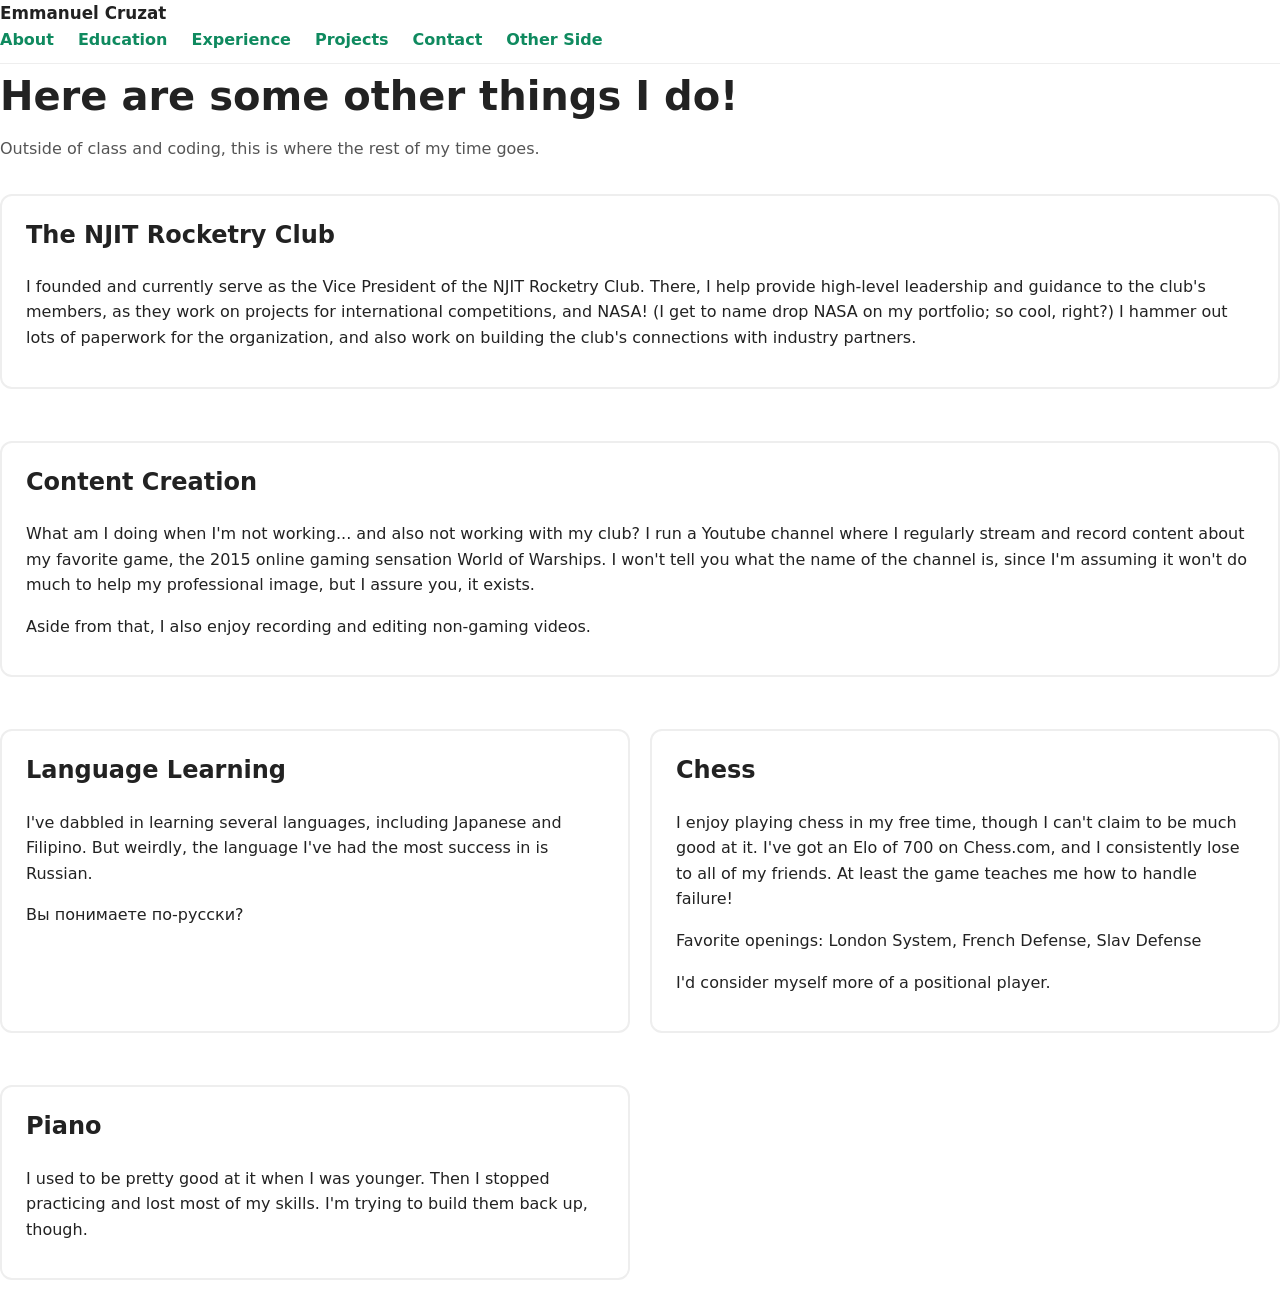
==== otherside.html @ ba215fac "simplified CSS" ====
<!doctype html>
<html lang="en">
  <head>
    <title>Emmanuel Cruzat 3.X</title>
    <link rel="icon" type="image/png" href="assets/icon.png" />
    <link rel="stylesheet" href="styles.css" />
  </head>
  <body>
    <nav>
      <a href="index.html" class="nav-brand">Emmanuel Cruzat</a>
      <div class="nav-links">
        <a href="#about">About</a>
        <a href="#education">Education</a>
        <a href="#experience">Experience</a>
        <a href="#projects">Projects</a>
        <a href="#contact">Contact</a>
        <a href="otherside.html">Other Side</a>
      </div>
    </nav>
    <h1>Here are some other things I do!</h1>
    <p class="subtitle">
      Outside of class and coding, this is where the rest of my time goes.
    </p>
    <div class="card-grid">
      <section class="card card-wide">
        <h2>The NJIT Rocketry Club</h2>
        <p>
          I founded and currently serve as the Vice President of the NJIT
          Rocketry Club. There, I help provide high-level leadership and
          guidance to the club's members, as they work on projects for
          international competitions, and NASA! (I get to name drop NASA on my
          portfolio; so cool, right?) I hammer out lots of paperwork for the
          organization, and also work on building the club's connections with
          industry partners.
        </p>
      </section>
      <section class="card card-wide">
        <h2>Content Creation</h2>
        <p>
          What am I doing when I'm not working... and also not working with my
          club? I run a Youtube channel where I regularly stream and record
          content about my favorite game, the 2015 online gaming sensation World
          of Warships. I won't tell you what the name of the channel is, since
          I'm assuming it won't do much to help my professional image, but I
          assure you, it exists.
        </p>
        <p>
          Aside from that, I also enjoy recording and editing non-gaming videos.
        </p>
      </section>
      <section class="card">
        <h2>Language Learning</h2>
        <p>
          I've dabbled in learning several languages, including Japanese and
          Filipino. But weirdly, the language I've had the most success in is
          Russian.
        </p>
        <p>Вы понимаете по-русски?</p>
      </section>
      <section class="card">
        <h2>Chess</h2>
        <p>
          I enjoy playing chess in my free time, though I can't claim to be much
          good at it. I've got an Elo of 700 on Chess.com, and I consistently
          lose to all of my friends. At least the game teaches me how to handle
          failure!
        </p>
        <p>Favorite openings: London System, French Defense, Slav Defense</p>
        <p>I'd consider myself more of a positional player.</p>
      </section>
      <section class="card">
        <h2>Piano</h2>
        <p>
          I used to be pretty good at it when I was younger. Then I stopped
          practicing and lost most of my skills. I'm trying to build them back
          up, though.
        </p>
      </section>
    </div>
  </body>
</html>
---- styles.css ----
body {
  font-family: system-ui, sans-serif;
  margin: 0;
  line-height: 1.6;
  color: #222;
  background: #fff;
  overflow-x: hidden;
}

:root {
  --nav-h: 4rem;
}

.container {
  max-width: 700px;
  margin: 0 auto;
  padding: 0 1rem;
  box-sizing: border-box;
}

footer {
  padding: 2rem 0;
}

nav {
  position: sticky;
  top: 0;
  width: 100%;
  height: var(--nav-h);
  box-sizing: border-box;
  background: rgba(255, 255, 255, 0.9);
  backdrop-filter: blur(8px);
  border-bottom: 1px solid #eee;
  z-index: 100;
}

.nav-inner {
  height: 100%;
  display: flex;
  align-items: center;
  justify-content: space-between;
  gap: 1rem;
}

.nav-brand {
  color: #222;
  font-weight: 700;
  font-size: 1.05rem;
  text-decoration: none;
}

.nav-links {
  position: relative;
  display: flex;
  gap: 1.5rem;
}

.nav-dot {
  position: absolute;
  bottom: -6px;
  left: 0;
  width: 20px;
  height: 2px;
  border-radius: 2px;
  background: #0f8a5f;
  opacity: 0;
  transform: translateX(-50%);
  transition:
    left 0.25s ease,
    width 0.25s ease,
    opacity 0.2s ease;
  pointer-events: none;
}

nav a {
  text-decoration: none;
  color: #0f8a5f;
  font-weight: 600;
}

nav a:hover {
  text-decoration: none;
}

.nav-links a.active {
  color: #222;
  text-decoration: none;
  border-bottom: 2px solid #0f8a5f;
}

h1 {
  margin: 0 0 1.5rem;
  font-size: 2.5rem;
}

h2 {
  border-bottom: 2px solid #eee;
  padding-bottom: 0.25rem;
}

section {
  margin-bottom: 2rem;
}

a {
  color: #0f8a5f;
}

#headshot {
  width: 300px;
  height: auto;
  border-radius: 50%;
  flex-shrink: 0;
  order: -1;
}

.green-text {
  color: #0f8a5f;
}
.green-background {
  background-color: #0f8a5f;
  color: #fff;
  padding: 3rem 0;
}

.green-background h2 {
  color: #fff;
  border-bottom-color: rgba(255, 255, 255, 0.3);
}

.green-background a {
  color: #d1fae5;
}

.hero {
  position: relative;
  width: min(90vw, 1200px);
  margin: 0 auto 3rem;
  min-height: calc(100vh - var(--nav-h));
  box-sizing: border-box;
  display: flex;
  align-items: center;
  justify-content: center;
  gap: 5rem;
  padding: 2rem 1rem;
}

.hero-stars {
  position: absolute;
  top: 0;
  bottom: 0;
  left: 50%;
  width: 100vw;
  margin-left: -50vw;
  overflow: hidden;
  z-index: -1;
  pointer-events: none;
}

.star {
  position: absolute;
  top: var(--top);
  left: var(--left);
  width: 2px;
  height: 2px;
  background: #34d399;
  border-radius: 50%;
  box-shadow: 0 0 6px 1px rgba(16, 185, 129, 0.85);
  opacity: 0;
  animation: shoot var(--duration, 6s) linear infinite;
  animation-delay: var(--delay, 0s);
}

.star::before {
  content: "";
  position: absolute;
  top: 50%;
  right: 0;
  width: 90px;
  height: 1px;
  background: linear-gradient(90deg, transparent, rgba(16, 185, 129, 0.75));
  transform: translateY(-50%) rotate(var(--angle, 30deg));
  transform-origin: right center;
}

@keyframes shoot {
  0% {
    transform: translate(0, 0);
    opacity: 0;
  }
  4% {
    opacity: 1;
  }
  18% {
    opacity: 1;
  }
  28% {
    transform: translate(var(--dx, 220px), var(--dy, 130px));
    opacity: 0;
  }
  100% {
    transform: translate(var(--dx, 220px), var(--dy, 130px));
    opacity: 0;
  }
}

.star-fireball {
  width: 5px;
  height: 5px;
  background: #34d399;
  box-shadow:
    0 0 10px 2px rgba(16, 185, 129, 0.9),
    0 0 20px 6px rgba(16, 185, 129, 0.4);
  animation: shoot-fireball 10s linear infinite;
  animation-delay: var(--delay, 3s);
}

.star-fireball::before {
  width: 160px;
  height: 2px;
  background: linear-gradient(90deg, transparent, rgba(16, 185, 129, 0.8));
}

@keyframes shoot-fireball {
  0%,
  84% {
    transform: translate(0, 0);
    opacity: 0;
  }
  86% {
    opacity: 1;
  }
  90% {
    opacity: 1;
  }
  93% {
    transform: translate(var(--dx, 480px), var(--dy, 210px));
    opacity: 0;
  }
  100% {
    transform: translate(var(--dx, 480px), var(--dy, 210px));
    opacity: 0;
  }
}

@media (prefers-reduced-motion: reduce) {
  .star {
    animation: none;
    opacity: 0;
  }
}

.hero-shapes {
  position: absolute;
  top: 0;
  bottom: 0;
  left: 50%;
  width: 100vw;
  margin-left: -50vw;
  overflow: hidden;
  z-index: -1;
  pointer-events: none;
}

.shape {
  position: absolute;
  top: var(--top);
  left: var(--left);
  width: var(--size);
  height: var(--size);
  opacity: 0.12;
  animation: drift var(--duration, 22s) ease-in-out infinite;
  animation-delay: var(--delay, 0s);
}

.shape-circle {
  border-radius: 50%;
  background: #34d399;
}

.shape-ring {
  border-radius: 50%;
  border: 2px solid #34d399;
  opacity: 0.2;
}

.shape-blob {
  background: #0f8a5f;
  border-radius: 60% 40% 55% 45% / 45% 55% 40% 60%;
}

.shape-square {
  background: #34d399;
  border-radius: 10px;
  transform: rotate(20deg);
}

@keyframes drift {
  0% {
    transform: translate(0, 0) rotate(0deg);
  }
  33% {
    transform: translate(var(--dx1, 30px), var(--dy1, -20px)) rotate(6deg);
  }
  66% {
    transform: translate(var(--dx2, -20px), var(--dy2, 20px)) rotate(-4deg);
  }
  100% {
    transform: translate(var(--dx3, 15px), var(--dy3, -10px)) rotate(3deg);
  }
}

@media (prefers-reduced-motion: reduce) {
  .shape {
    animation: none;
  }
}

.scroll-indicator {
  position: absolute;
  bottom: 1.5rem;
  left: 50%;
  transform: translateX(-50%);
  display: flex;
  flex-direction: column;
  align-items: center;
  gap: 0.4rem;
  color: #777;
  text-decoration: none;
  font-size: 0.7rem;
  font-weight: 600;
  letter-spacing: 0.08em;
  text-transform: uppercase;
}

.scroll-indicator:hover {
  color: #0f8a5f;
}

.scroll-chevron {
  width: 10px;
  height: 10px;
  border-right: 2px solid currentColor;
  border-bottom: 2px solid currentColor;
  transform: rotate(45deg);
  animation: scroll-bounce 1.8s ease-in-out infinite;
}

@keyframes scroll-bounce {
  0%,
  100% {
    transform: rotate(45deg) translate(0, 0);
  }
  50% {
    transform: rotate(45deg) translate(4px, 4px);
  }
}

.hero-text {
  flex: 1 1 480px;
  min-width: 0;
}

.hero h1 {
  margin: 0.25rem 0;
  min-height: 1.2em;
  white-space: nowrap;
  font-size: clamp(1.4rem, 3vw, 2.5rem);
}

.typed-cursor {
  animation: typed-blink 0.7s infinite;
}

@keyframes typed-blink {
  50% {
    opacity: 0;
  }
}

.hero-tagline {
  margin: 0 0 1.5rem;
  font-size: 1.1rem;
  color: #444;
  max-width: 42ch;
}

.hero-links {
  display: flex;
  flex-wrap: wrap;
  gap: 0.75rem;
}

.btn {
  display: inline-block;
  padding: 0.5rem 1rem;
  border: 1px solid #0f8a5f;
  border-radius: 8px;
  text-decoration: none;
  color: #0f8a5f;
  font-weight: 600;
  font-size: 0.9rem;
}

.btn:hover {
  background: #e6f7ef;
}

.btn-primary {
  background: #0f8a5f;
  color: #fff;
}

.btn-primary:hover {
  background: #0b6b49;
}

@media (max-width: 600px) {
  .hero {
    flex-direction: column-reverse;
    text-align: center;
  }

  #headshot {
    order: 1;
  }

  .hero-tagline {
    max-width: none;
  }

  .hero-links {
    justify-content: center;
  }
}

.subtitle {
  margin: -1rem 0 2rem;
  color: #555;
}

.card-grid {
  display: grid;
  grid-template-columns: repeat(2, 1fr);
  gap: 1.25rem;
}

.card {
  border: 2px solid #eee;
  border-radius: 12px;
  padding: 1.25rem 1.5rem;
}

.card h2 {
  margin-top: 0;
  border-bottom: none;
  padding-bottom: 0;
}

.card-wide {
  grid-column: 1 / -1;
}

@media (max-width: 600px) {
  .card-grid {
    grid-template-columns: 1fr;
  }
}
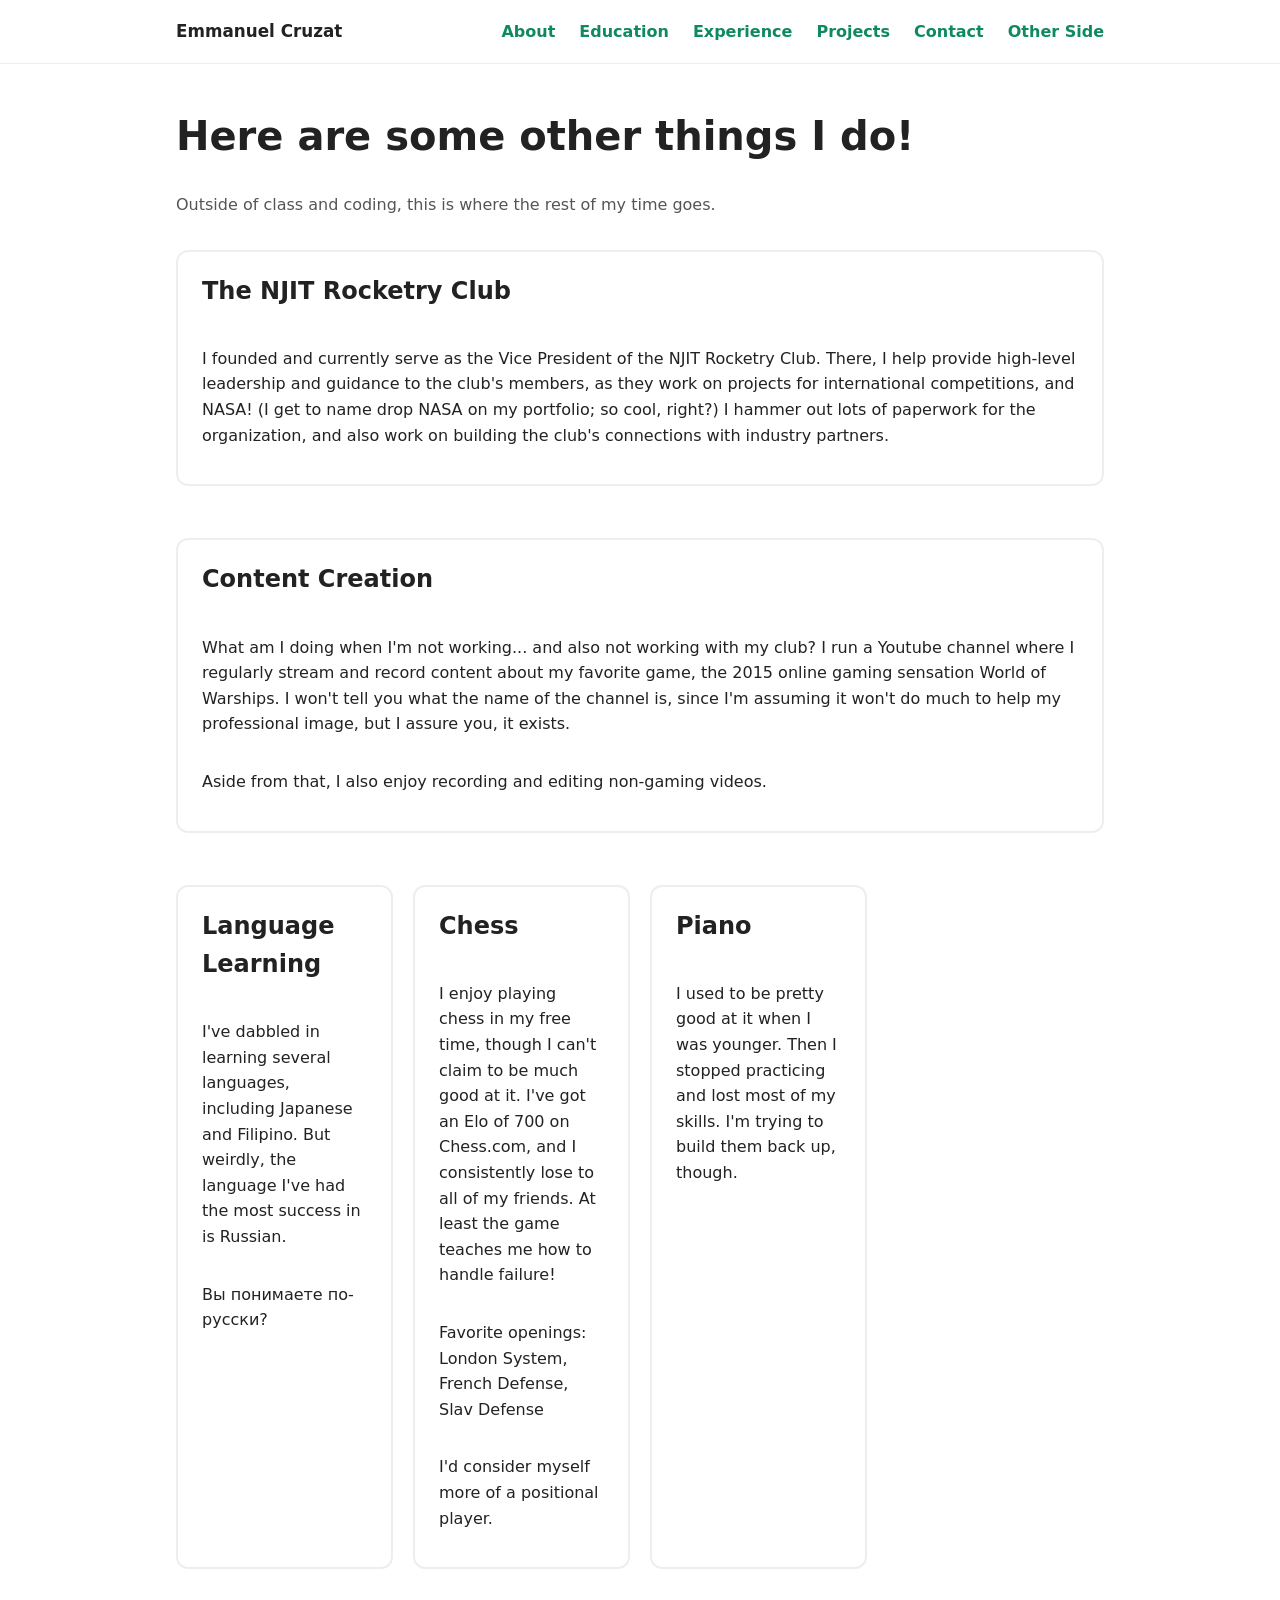
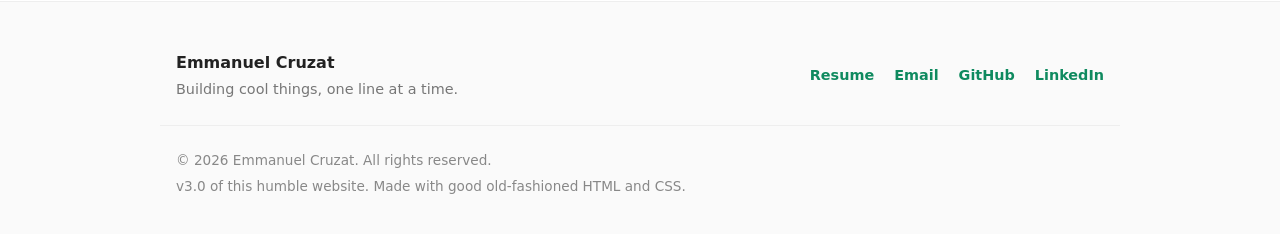
==== commit b4fdeb2b: "improved styling" ====
--- a/otherside.html
+++ b/otherside.html
@@ -7,75 +7,128 @@
   </head>
   <body>
     <nav>
-      <a href="index.html" class="nav-brand">Emmanuel Cruzat</a>
-      <div class="nav-links">
-        <a href="#about">About</a>
-        <a href="#education">Education</a>
-        <a href="#experience">Experience</a>
-        <a href="#projects">Projects</a>
-        <a href="#contact">Contact</a>
-        <a href="otherside.html">Other Side</a>
+      <div class="container nav-inner">
+        <a href="index.html" class="nav-brand">Emmanuel Cruzat</a>
+        <div class="nav-links">
+          <a href="index.html#about">About</a>
+          <a href="index.html#education">Education</a>
+          <a href="index.html#experience">Experience</a>
+          <a href="index.html#projects">Projects</a>
+          <a href="index.html#contact">Contact</a>
+          <a href="otherside.html">Other Side</a>
+          <span class="nav-dot" aria-hidden="true"></span>
+        </div>
       </div>
     </nav>
-    <h1>Here are some other things I do!</h1>
-    <p class="subtitle">
-      Outside of class and coding, this is where the rest of my time goes.
-    </p>
-    <div class="card-grid">
-      <section class="card card-wide">
-        <h2>The NJIT Rocketry Club</h2>
-        <p>
-          I founded and currently serve as the Vice President of the NJIT
-          Rocketry Club. There, I help provide high-level leadership and
-          guidance to the club's members, as they work on projects for
-          international competitions, and NASA! (I get to name drop NASA on my
-          portfolio; so cool, right?) I hammer out lots of paperwork for the
-          organization, and also work on building the club's connections with
-          industry partners.
-        </p>
-      </section>
-      <section class="card card-wide">
-        <h2>Content Creation</h2>
-        <p>
-          What am I doing when I'm not working... and also not working with my
-          club? I run a Youtube channel where I regularly stream and record
-          content about my favorite game, the 2015 online gaming sensation World
-          of Warships. I won't tell you what the name of the channel is, since
-          I'm assuming it won't do much to help my professional image, but I
-          assure you, it exists.
-        </p>
-        <p>
-          Aside from that, I also enjoy recording and editing non-gaming videos.
-        </p>
-      </section>
-      <section class="card">
-        <h2>Language Learning</h2>
-        <p>
-          I've dabbled in learning several languages, including Japanese and
-          Filipino. But weirdly, the language I've had the most success in is
-          Russian.
-        </p>
-        <p>Вы понимаете по-русски?</p>
-      </section>
-      <section class="card">
-        <h2>Chess</h2>
-        <p>
-          I enjoy playing chess in my free time, though I can't claim to be much
-          good at it. I've got an Elo of 700 on Chess.com, and I consistently
-          lose to all of my friends. At least the game teaches me how to handle
-          failure!
-        </p>
-        <p>Favorite openings: London System, French Defense, Slav Defense</p>
-        <p>I'd consider myself more of a positional player.</p>
-      </section>
-      <section class="card">
-        <h2>Piano</h2>
-        <p>
-          I used to be pretty good at it when I was younger. Then I stopped
-          practicing and lost most of my skills. I'm trying to build them back
-          up, though.
-        </p>
-      </section>
+    <div class="container otherside-content">
+      <h1>Here are some other things I do!</h1>
+      <p class="subtitle">
+        Outside of class and coding, this is where the rest of my time goes.
+      </p>
+      <div class="card-grid otherside-grid">
+        <section class="card card-wide">
+          <h2>The NJIT Rocketry Club</h2>
+          <p>
+            I founded and currently serve as the Vice President of the NJIT
+            Rocketry Club. There, I help provide high-level leadership and
+            guidance to the club's members, as they work on projects for
+            international competitions, and NASA! (I get to name drop NASA on
+            my portfolio; so cool, right?) I hammer out lots of paperwork for
+            the organization, and also work on building the club's
+            connections with industry partners.
+          </p>
+        </section>
+        <section class="card card-wide">
+          <h2>Content Creation</h2>
+          <p>
+            What am I doing when I'm not working... and also not working with
+            my club? I run a Youtube channel where I regularly stream and
+            record content about my favorite game, the 2015 online gaming
+            sensation World of Warships. I won't tell you what the name of
+            the channel is, since I'm assuming it won't do much to help my
+            professional image, but I assure you, it exists.
+          </p>
+          <p>
+            Aside from that, I also enjoy recording and editing non-gaming
+            videos.
+          </p>
+        </section>
+        <section class="card">
+          <h2>Language Learning</h2>
+          <p>
+            I've dabbled in learning several languages, including Japanese
+            and Filipino. But weirdly, the language I've had the most
+            success in is Russian.
+          </p>
+          <p>Вы понимаете по-русски?</p>
+        </section>
+        <section class="card">
+          <h2>Chess</h2>
+          <p>
+            I enjoy playing chess in my free time, though I can't claim to be
+            much good at it. I've got an Elo of 700 on Chess.com, and I
+            consistently lose to all of my friends. At least the game teaches
+            me how to handle failure!
+          </p>
+          <p>Favorite openings: London System, French Defense, Slav Defense</p>
+          <p>I'd consider myself more of a positional player.</p>
+        </section>
+        <section class="card">
+          <h2>Piano</h2>
+          <p>
+            I used to be pretty good at it when I was younger. Then I stopped
+            practicing and lost most of my skills. I'm trying to build them
+            back up, though.
+          </p>
+        </section>
+      </div>
     </div>
+    <script>
+      (() => {
+        const navLinks = document.querySelector(".nav-links");
+        const dot = navLinks.querySelector(".nav-dot");
+        const links = navLinks.querySelectorAll("a");
+
+        links.forEach((link) => {
+          link.addEventListener("mouseenter", () => {
+            const linkRect = link.getBoundingClientRect();
+            const containerRect = navLinks.getBoundingClientRect();
+            const center =
+              linkRect.left - containerRect.left + linkRect.width / 2;
+            dot.style.left = `${center}px`;
+            dot.style.width = `${linkRect.width}px`;
+            dot.style.opacity = "1";
+          });
+        });
+
+        navLinks.addEventListener("mouseleave", () => {
+          dot.style.opacity = "0";
+        });
+      })();
+    </script>
   </body>
+  <footer>
+    <div class="container footer-inner">
+      <div class="footer-brand">
+        <span class="footer-name">Emmanuel Cruzat</span>
+        <span class="footer-tagline"
+          >Building cool things, one line at a time.</span
+        >
+      </div>
+      <div class="footer-links">
+        <a href="assets/resume.pdf" target="_blank">Resume</a>
+        <a href="mailto:etc@njit.edu">Email</a>
+        <a href="https://github.com/emmanuelcruzat" target="_blank">GitHub</a>
+        <a href="https://www.linkedin.com/in/emmanuel-cruzat/" target="_blank"
+          >LinkedIn</a
+        >
+      </div>
+    </div>
+    <div class="container footer-bottom">
+      <p>© 2026 Emmanuel Cruzat. All rights reserved.</p>
+      <p>
+        v3.0 of this humble website. Made with good old-fashioned HTML and CSS.
+      </p>
+    </div>
+  </footer>
 </html>
--- a/styles.css
+++ b/styles.css
@@ -12,14 +12,69 @@
 }
 
 .container {
-  max-width: 700px;
+  max-width: 960px;
   margin: 0 auto;
   padding: 0 1rem;
   box-sizing: border-box;
 }
 
 footer {
-  padding: 2rem 0;
+  padding: 3rem 0 2rem;
+  border-top: 1px solid #eee;
+  background: #fafafa;
+}
+
+.footer-inner {
+  display: flex;
+  flex-wrap: wrap;
+  align-items: center;
+  justify-content: space-between;
+  gap: 1.5rem;
+  padding-bottom: 1.5rem;
+  border-bottom: 1px solid #eee;
+}
+
+.footer-brand {
+  display: flex;
+  flex-direction: column;
+  gap: 0.15rem;
+}
+
+.footer-name {
+  color: #222;
+  font-weight: 700;
+}
+
+.footer-tagline {
+  color: #777;
+  font-size: 0.9rem;
+}
+
+.footer-links {
+  display: flex;
+  flex-wrap: wrap;
+  gap: 1.25rem;
+}
+
+.footer-links a {
+  color: #0f8a5f;
+  font-weight: 600;
+  font-size: 0.9rem;
+  text-decoration: none;
+}
+
+.footer-links a:hover {
+  text-decoration: underline;
+}
+
+.footer-bottom {
+  padding-top: 1.25rem;
+  color: #888;
+  font-size: 0.85rem;
+}
+
+.footer-bottom p {
+  margin: 0.25rem 0;
 }
 
 nav {
@@ -102,6 +157,12 @@
   margin-bottom: 2rem;
 }
 
+#experience,
+#projects,
+#contact {
+  margin-bottom: 0;
+}
+
 a {
   color: #0f8a5f;
 }
@@ -130,6 +191,77 @@
 
 .green-background a {
   color: #d1fae5;
+}
+
+.green-background .btn {
+  border-color: #fff;
+  color: #fff;
+}
+
+.green-background .btn:hover {
+  background: rgba(255, 255, 255, 0.15);
+}
+
+.green-background .btn-primary {
+  background: #fff;
+  color: #0f8a5f;
+  border-color: #fff;
+}
+
+.green-background .btn-primary:hover {
+  background: #f0fdf7;
+}
+
+.green-background .contact-form label {
+  color: #fff;
+}
+
+.about-layout {
+  display: flex;
+  align-items: center;
+  gap: 3rem;
+}
+
+.about-text {
+  flex: 1 1 380px;
+}
+
+.about-text p {
+  margin: 0 0 1rem;
+}
+
+.about-text p:last-child {
+  margin-bottom: 0;
+}
+
+.about-gallery {
+  display: grid;
+  grid-template-columns: repeat(2, 1fr);
+  gap: 0.75rem;
+  flex: 1 1 320px;
+}
+
+.about-gallery img {
+  width: 100%;
+  aspect-ratio: 1;
+  border-radius: 12px;
+  object-fit: cover;
+  transition: transform 0.2s ease;
+}
+
+.about-gallery img:hover {
+  transform: scale(1.03);
+}
+
+@media (max-width: 700px) {
+  .about-layout {
+    flex-direction: column;
+  }
+}
+
+.gray-background {
+  background-color: #f4f4f4;
+  padding: 3rem 0;
 }
 
 .hero {
@@ -434,21 +566,109 @@
   }
 }
 
+.otherside-content {
+  padding-top: 2.5rem;
+}
+
+.otherside-grid {
+  grid-template-columns: repeat(2, 1fr);
+}
+
+@media (max-width: 600px) {
+  .otherside-grid {
+    grid-template-columns: 1fr;
+  }
+}
+
 .subtitle {
-  margin: -1rem 0 2rem;
+  margin: 0 0 2rem;
   color: #555;
 }
 
 .card-grid {
   display: grid;
-  grid-template-columns: repeat(2, 1fr);
+  grid-template-columns: repeat(4, 1fr);
   gap: 1.25rem;
+  margin-top: 1.5rem;
 }
 
 .card {
+  display: flex;
+  flex-direction: column;
+  overflow: hidden;
   border: 2px solid #eee;
   border-radius: 12px;
   padding: 1.25rem 1.5rem;
+  transition:
+    transform 0.2s ease,
+    box-shadow 0.2s ease,
+    border-color 0.2s ease;
+}
+
+#projects .card {
+  background: #fff;
+  border-color: #fff;
+  color: #222;
+}
+
+#projects .card:hover {
+  transform: translateY(-4px);
+  border-color: #0f8a5f;
+  box-shadow: 0 12px 24px rgba(15, 138, 95, 0.15);
+}
+
+#projects .card a {
+  color: #0f8a5f;
+}
+
+#projects .card-featured {
+  grid-column: span 2;
+  border-color: #0f8a5f;
+  background: #f2faf6;
+}
+
+.card-thumb {
+  position: relative;
+  aspect-ratio: 16 / 9;
+  margin: -1.25rem -1.5rem 1rem;
+  background: linear-gradient(135deg, #0f8a5f, #34d399);
+}
+
+.card-thumb img {
+  width: 100%;
+  height: 100%;
+  object-fit: cover;
+  display: block;
+}
+
+.card-badges {
+  position: absolute;
+  top: 0.75rem;
+  right: 0.75rem;
+  display: flex;
+  gap: 0.4rem;
+}
+
+.card-thumb > .card-badge {
+  position: absolute;
+  top: 0.75rem;
+  right: 0.75rem;
+}
+
+.card-badge {
+  padding: 0.15rem 0.6rem;
+  border-radius: 999px;
+  background: #0f8a5f;
+  color: #fff;
+  font-size: 0.7rem;
+  font-weight: 700;
+  letter-spacing: 0.04em;
+  text-transform: uppercase;
+}
+
+.card-badge-deployed {
+  background: #fff;
+  color: #0f8a5f;
 }
 
 .card h2 {
@@ -457,6 +677,41 @@
   padding-bottom: 0;
 }
 
+#projects .card h3 {
+  margin: 0 0 0.5rem;
+}
+
+#projects .card p {
+  flex-grow: 1;
+  margin: 0 0 1rem;
+  color: #555;
+  font-size: 0.95rem;
+}
+
+.card-links {
+  display: flex;
+  flex-wrap: wrap;
+  gap: 1rem;
+}
+
+#projects .card a {
+  display: inline-flex;
+  align-items: center;
+  gap: 0.3rem;
+  font-weight: 600;
+  font-size: 0.9rem;
+  text-decoration: none;
+}
+
+#projects .card a::after {
+  content: "→";
+  transition: transform 0.2s ease;
+}
+
+#projects .card a:hover::after {
+  transform: translateX(3px);
+}
+
 .card-wide {
   grid-column: 1 / -1;
 }
@@ -466,3 +721,261 @@
     grid-template-columns: 1fr;
   }
 }
+
+.cert-category {
+  margin-top: 1.5rem;
+}
+
+.cert-category + .cert-category {
+  margin-top: 2.5rem;
+}
+
+.cert-category-title {
+  margin: 0 0 0.25rem;
+  font-size: 1.2rem;
+}
+
+.cert-grid {
+  display: grid;
+  grid-template-columns: repeat(2, 1fr);
+  gap: 1.25rem;
+  margin-top: 1rem;
+}
+
+.cert-card {
+  flex-direction: row;
+  align-items: center;
+  gap: 1rem;
+  background: #fff;
+  transition:
+    transform 0.2s ease,
+    box-shadow 0.2s ease,
+    border-color 0.2s ease;
+}
+
+.cert-card:hover {
+  transform: translateY(-4px);
+  border-color: #0f8a5f;
+  box-shadow: 0 12px 24px rgba(15, 138, 95, 0.15);
+}
+
+.cert-thumb {
+  flex-shrink: 0;
+  width: 80px;
+  height: 80px;
+  border-radius: 8px;
+  overflow: hidden;
+  background: #fff;
+}
+
+.cert-thumb img {
+  width: 100%;
+  height: 100%;
+  object-fit: contain;
+  display: block;
+}
+
+.cert-card-body {
+  min-width: 0;
+}
+
+.cert-card h3 {
+  margin: 0 0 0.5rem;
+}
+
+.cert-card-body > p:last-child {
+  margin: 0;
+  color: #555;
+  font-size: 0.95rem;
+}
+
+@media (max-width: 600px) {
+  .cert-grid {
+    grid-template-columns: 1fr;
+  }
+}
+
+.timeline {
+  position: relative;
+  margin-top: 1.5rem;
+  padding-left: 28px;
+}
+
+.timeline::before {
+  content: "";
+  position: absolute;
+  top: 6px;
+  bottom: 6px;
+  left: 5px;
+  width: 2px;
+  background: #d5d5d5;
+}
+
+.timeline-item {
+  position: relative;
+  padding-bottom: 1.75rem;
+}
+
+.timeline-item:last-child {
+  padding-bottom: 0;
+}
+
+.timeline-marker {
+  position: absolute;
+  top: 6px;
+  left: -28px;
+  width: 12px;
+  height: 12px;
+  border-radius: 50%;
+  background: #0f8a5f;
+  box-shadow: 0 0 0 4px #fff;
+}
+
+.timeline-card {
+  background: #fff;
+  transition:
+    transform 0.2s ease,
+    box-shadow 0.2s ease,
+    border-color 0.2s ease;
+}
+
+.timeline-card:hover {
+  transform: translateY(-4px);
+  border-color: #0f8a5f;
+  box-shadow: 0 12px 24px rgba(15, 138, 95, 0.15);
+}
+
+.timeline-date {
+  display: inline-block;
+  margin-bottom: 0.4rem;
+  color: #0f8a5f;
+  font-size: 0.8rem;
+  font-weight: 700;
+  letter-spacing: 0.04em;
+  text-transform: uppercase;
+}
+
+.timeline-card h3 {
+  margin: 0 0 0.25rem;
+}
+
+.timeline-org {
+  margin: 0 0 0.75rem;
+  color: #555;
+  font-size: 0.9rem;
+}
+
+.timeline-card > p:last-child {
+  margin: 0;
+}
+
+.timeline-tags {
+  display: flex;
+  flex-wrap: wrap;
+  gap: 0.5rem;
+  margin-bottom: 0.75rem;
+}
+
+.tag {
+  padding: 0.1rem 0.6rem;
+  border: 1px solid #0f8a5f;
+  border-radius: 999px;
+  color: #0f8a5f;
+  font-size: 0.75rem;
+  font-weight: 600;
+}
+
+.skills-grid {
+  display: grid;
+  grid-template-columns: repeat(auto-fit, minmax(200px, 1fr));
+  gap: 1.5rem 2rem;
+  margin-top: 1.5rem;
+}
+
+.skill-group h3 {
+  margin: 0 0 0.5rem;
+  color: #0f8a5f;
+  font-size: 1rem;
+}
+
+.skill-list {
+  margin: 0;
+  padding: 0;
+  list-style: none;
+}
+
+.skill-list li {
+  padding: 0.25rem 0;
+  border-bottom: 1px solid #eee;
+}
+
+.skill-list li:last-child {
+  border-bottom: none;
+}
+
+.contact-layout {
+  display: flex;
+  align-items: flex-start;
+  gap: 3rem;
+  margin-top: 1.5rem;
+}
+
+.contact-info {
+  flex: 1 1 320px;
+}
+
+.contact-info h2 {
+  margin-top: 0;
+}
+
+.contact-links {
+  display: flex;
+  flex-wrap: wrap;
+  gap: 0.75rem;
+  margin-top: 1rem;
+}
+
+.contact-form {
+  display: flex;
+  flex: 1 1 380px;
+  flex-direction: column;
+  gap: 1rem;
+}
+
+.contact-form label {
+  display: flex;
+  flex-direction: column;
+  gap: 0.4rem;
+  color: #444;
+  font-size: 0.9rem;
+  font-weight: 600;
+}
+
+.contact-form input,
+.contact-form textarea {
+  padding: 0.6rem 0.75rem;
+  border: 1px solid #ddd;
+  border-radius: 8px;
+  font: inherit;
+  color: #222;
+  resize: vertical;
+}
+
+.contact-form input:focus,
+.contact-form textarea:focus {
+  border-color: #0f8a5f;
+  outline: 2px solid rgba(15, 138, 95, 0.2);
+  outline-offset: 1px;
+}
+
+.contact-form button {
+  align-self: flex-start;
+  border: none;
+  cursor: pointer;
+}
+
+@media (max-width: 700px) {
+  .contact-layout {
+    flex-direction: column;
+  }
+}
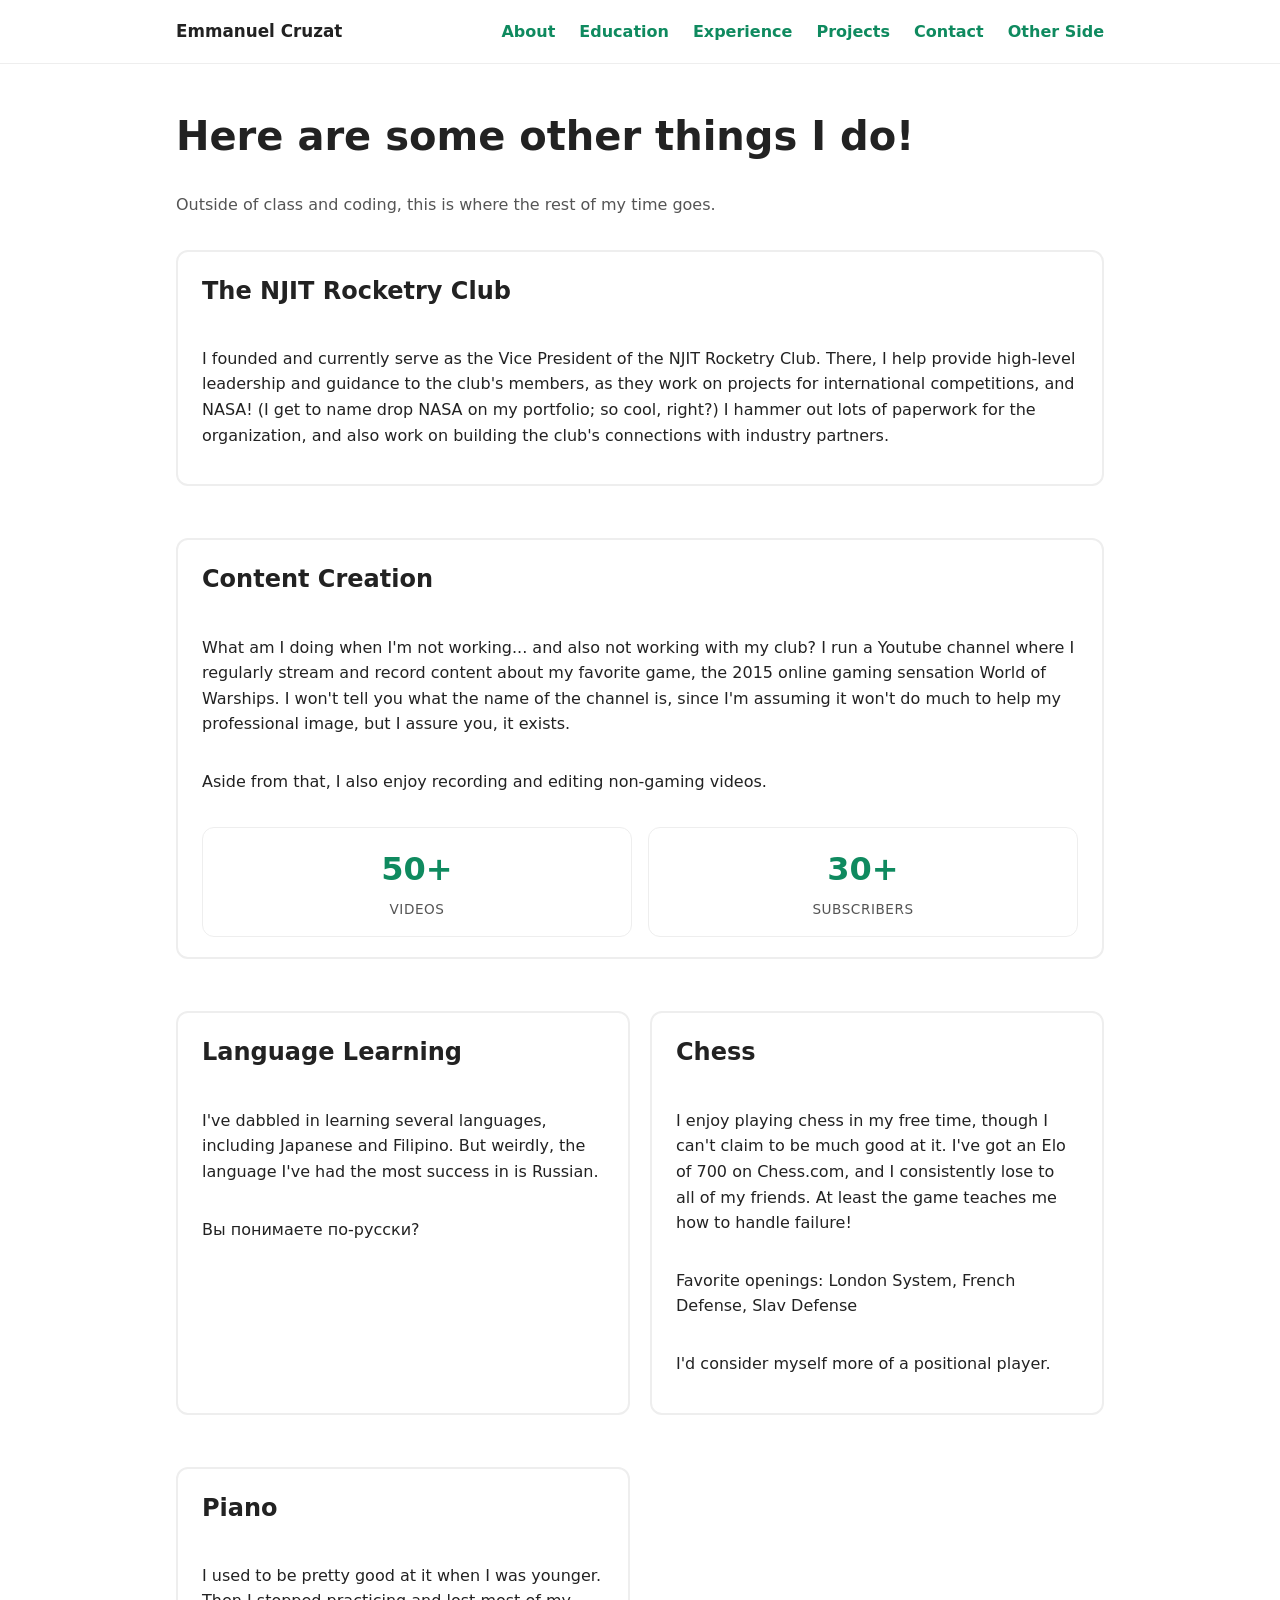
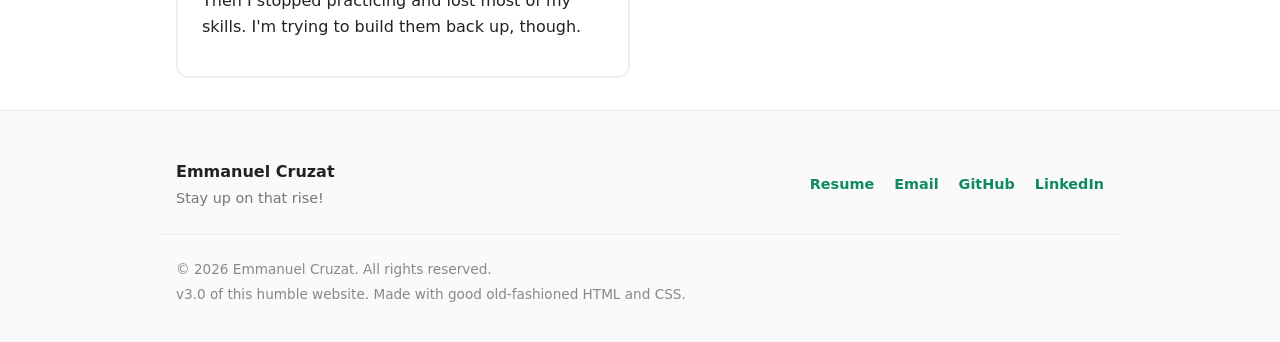
==== commit d50e5d26: "added to otherside and added a loading screen" ====
--- a/otherside.html
+++ b/otherside.html
@@ -6,6 +6,9 @@
     <link rel="stylesheet" href="styles.css" />
   </head>
   <body>
+    <div id="loading-screen">
+      <span class="loading-text">Emmanuel Cruzat</span>
+    </div>
     <nav>
       <div class="container nav-inner">
         <a href="index.html" class="nav-brand">Emmanuel Cruzat</a>
@@ -32,33 +35,43 @@
             I founded and currently serve as the Vice President of the NJIT
             Rocketry Club. There, I help provide high-level leadership and
             guidance to the club's members, as they work on projects for
-            international competitions, and NASA! (I get to name drop NASA on
-            my portfolio; so cool, right?) I hammer out lots of paperwork for
-            the organization, and also work on building the club's
-            connections with industry partners.
+            international competitions, and NASA! (I get to name drop NASA on my
+            portfolio; so cool, right?) I hammer out lots of paperwork for the
+            organization, and also work on building the club's connections with
+            industry partners.
           </p>
         </section>
         <section class="card card-wide">
           <h2>Content Creation</h2>
           <p>
-            What am I doing when I'm not working... and also not working with
-            my club? I run a Youtube channel where I regularly stream and
-            record content about my favorite game, the 2015 online gaming
-            sensation World of Warships. I won't tell you what the name of
-            the channel is, since I'm assuming it won't do much to help my
-            professional image, but I assure you, it exists.
+            What am I doing when I'm not working... and also not working with my
+            club? I run a Youtube channel where I regularly stream and record
+            content about my favorite game, the 2015 online gaming sensation
+            World of Warships. I won't tell you what the name of the channel is,
+            since I'm assuming it won't do much to help my professional image,
+            but I assure you, it exists.
           </p>
           <p>
             Aside from that, I also enjoy recording and editing non-gaming
             videos.
           </p>
+          <div class="stat-grid">
+            <div class="stat-card">
+              <span class="stat-number">50+</span>
+              <span class="stat-label">Videos</span>
+            </div>
+            <div class="stat-card">
+              <span class="stat-number">30+</span>
+              <span class="stat-label">Subscribers</span>
+            </div>
+          </div>
         </section>
         <section class="card">
           <h2>Language Learning</h2>
           <p>
-            I've dabbled in learning several languages, including Japanese
-            and Filipino. But weirdly, the language I've had the most
-            success in is Russian.
+            I've dabbled in learning several languages, including Japanese and
+            Filipino. But weirdly, the language I've had the most success in is
+            Russian.
           </p>
           <p>Вы понимаете по-русски?</p>
         </section>
@@ -67,8 +80,8 @@
           <p>
             I enjoy playing chess in my free time, though I can't claim to be
             much good at it. I've got an Elo of 700 on Chess.com, and I
-            consistently lose to all of my friends. At least the game teaches
-            me how to handle failure!
+            consistently lose to all of my friends. At least the game teaches me
+            how to handle failure!
           </p>
           <p>Favorite openings: London System, French Defense, Slav Defense</p>
           <p>I'd consider myself more of a positional player.</p>
@@ -77,12 +90,19 @@
           <h2>Piano</h2>
           <p>
             I used to be pretty good at it when I was younger. Then I stopped
-            practicing and lost most of my skills. I'm trying to build them
-            back up, though.
+            practicing and lost most of my skills. I'm trying to build them back
+            up, though.
           </p>
         </section>
       </div>
     </div>
+    <script>
+      window.addEventListener("load", () => {
+        setTimeout(() => {
+          document.getElementById("loading-screen").classList.add("loaded");
+        }, 400);
+      });
+    </script>
     <script>
       (() => {
         const navLinks = document.querySelector(".nav-links");
@@ -111,9 +131,7 @@
     <div class="container footer-inner">
       <div class="footer-brand">
         <span class="footer-name">Emmanuel Cruzat</span>
-        <span class="footer-tagline"
-          >Building cool things, one line at a time.</span
-        >
+        <span class="footer-tagline">Stay up on that rise!</span>
       </div>
       <div class="footer-links">
         <a href="assets/resume.pdf" target="_blank">Resume</a>
--- a/styles.css
+++ b/styles.css
@@ -9,6 +9,38 @@
 
 :root {
   --nav-h: 4rem;
+}
+
+#loading-screen {
+  position: fixed;
+  inset: 0;
+  z-index: 9999;
+  display: flex;
+  align-items: center;
+  justify-content: center;
+  background: #0f8a5f;
+  transition:
+    opacity 0.4s ease,
+    visibility 0.4s ease;
+}
+
+#loading-screen.loaded {
+  opacity: 0;
+  visibility: hidden;
+  pointer-events: none;
+}
+
+.loading-text {
+  color: #fff;
+  font-size: 1.75rem;
+  font-weight: 700;
+  letter-spacing: 0.02em;
+}
+
+@media (prefers-reduced-motion: reduce) {
+  #loading-screen {
+    transition: none;
+  }
 }
 
 .container {
@@ -570,12 +602,12 @@
   padding-top: 2.5rem;
 }
 
-.otherside-grid {
+.card-grid.otherside-grid {
   grid-template-columns: repeat(2, 1fr);
 }
 
 @media (max-width: 600px) {
-  .otherside-grid {
+  .card-grid.otherside-grid {
     grid-template-columns: 1fr;
   }
 }
@@ -583,6 +615,36 @@
 .subtitle {
   margin: 0 0 2rem;
   color: #555;
+}
+
+.stat-grid {
+  display: grid;
+  grid-template-columns: repeat(2, 1fr);
+  gap: 1rem;
+  margin-top: 1rem;
+}
+
+.stat-card {
+  padding: 1rem;
+  border: 1px solid #eee;
+  border-radius: 12px;
+  text-align: center;
+}
+
+.stat-number {
+  display: block;
+  color: #0f8a5f;
+  font-size: 2rem;
+  font-weight: 800;
+}
+
+.stat-label {
+  display: block;
+  margin-top: 0.25rem;
+  color: #555;
+  font-size: 0.85rem;
+  letter-spacing: 0.04em;
+  text-transform: uppercase;
 }
 
 .card-grid {
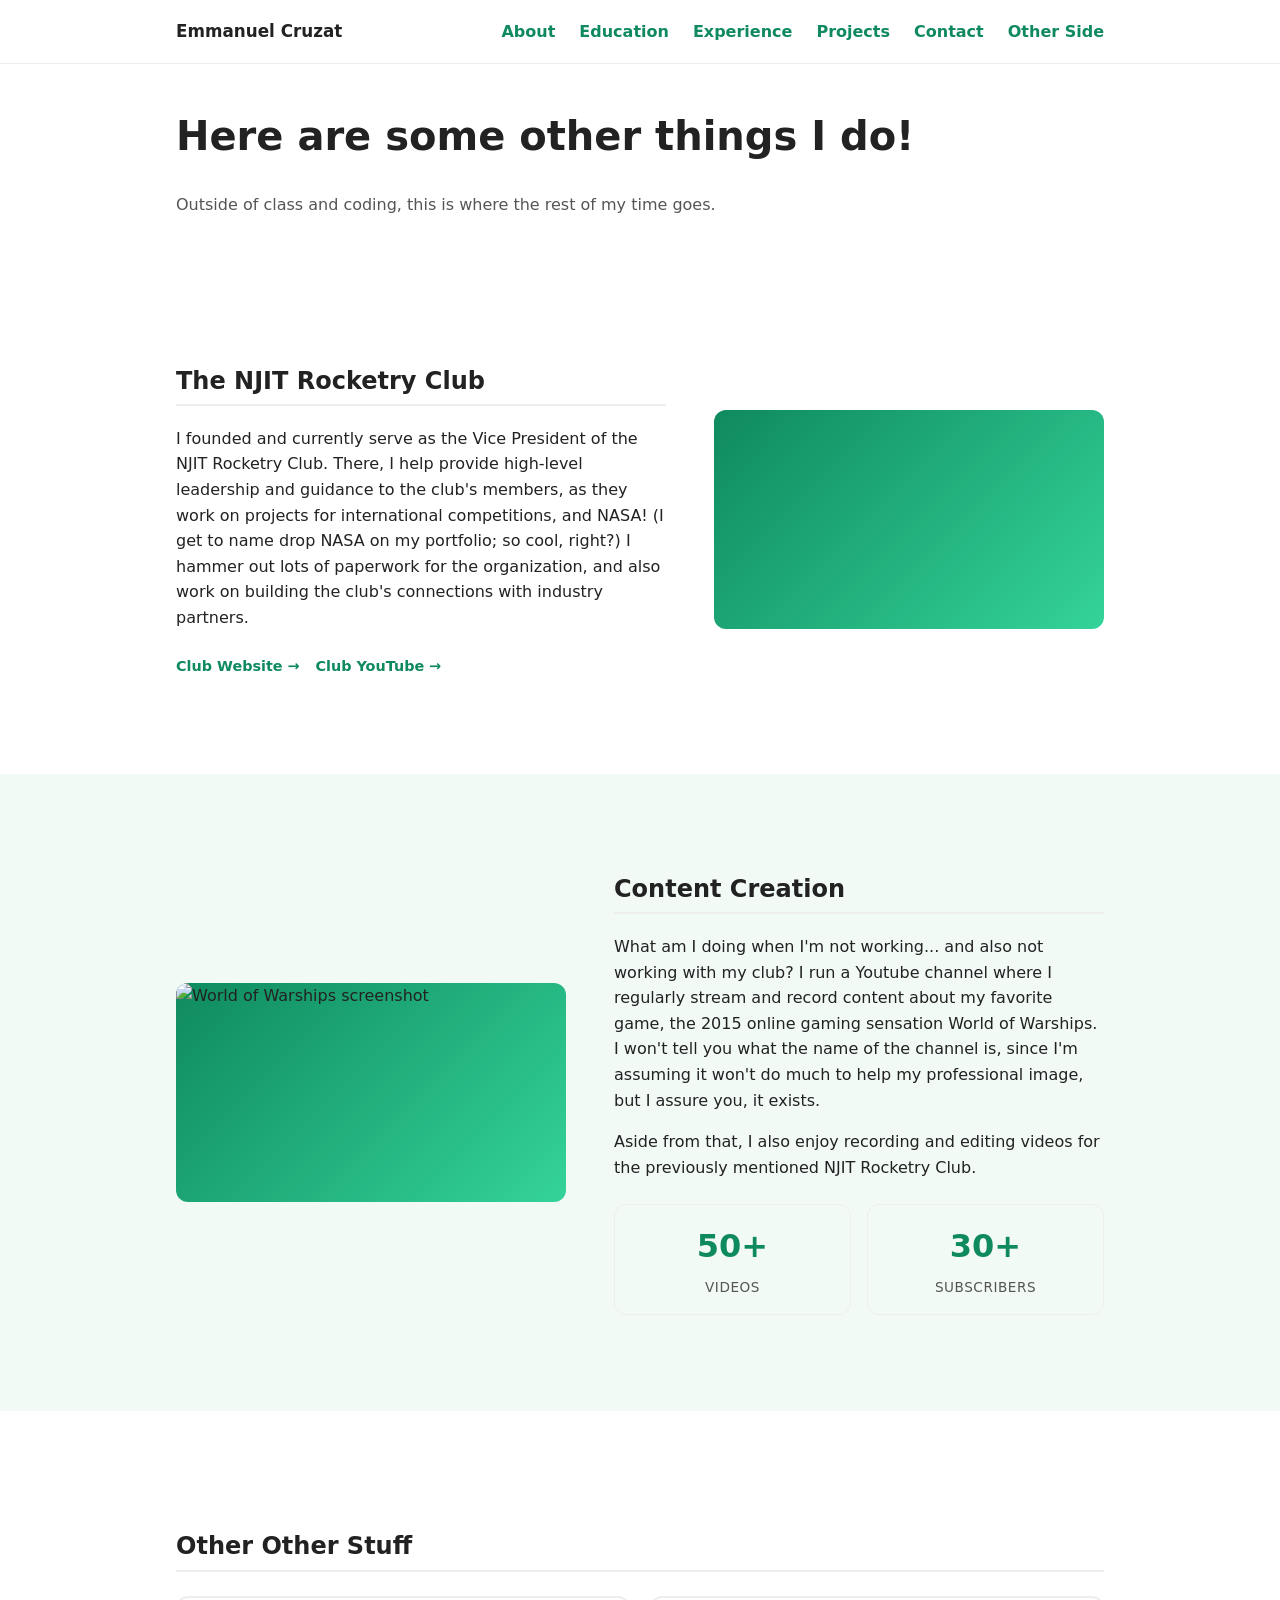
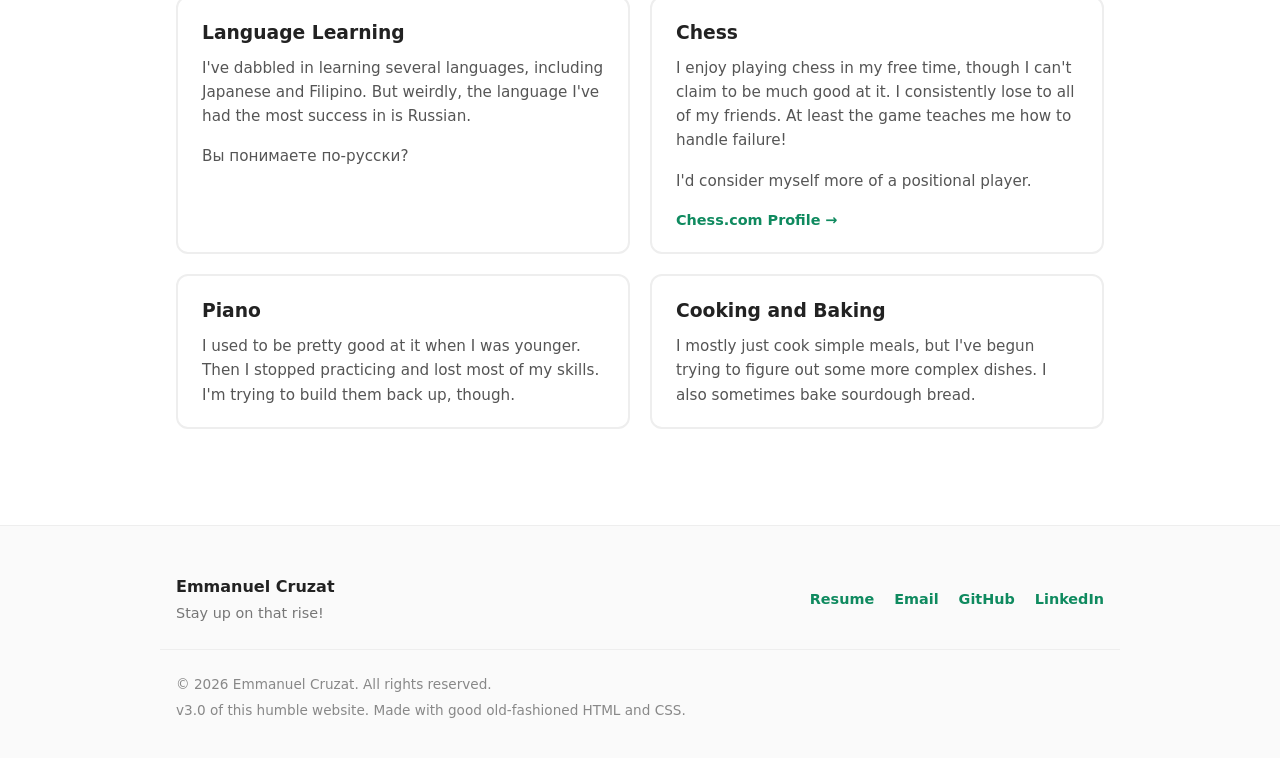
==== commit 312ad0e2: "improved otherside" ====
--- a/otherside.html
+++ b/otherside.html
@@ -1,13 +1,17 @@
 <!doctype html>
 <html lang="en">
   <head>
+    <meta charset="UTF-8" />
     <title>Emmanuel Cruzat 3.X</title>
     <link rel="icon" type="image/png" href="assets/icon.png" />
     <link rel="stylesheet" href="styles.css" />
   </head>
   <body>
     <div id="loading-screen">
-      <span class="loading-text">Emmanuel Cruzat</span>
+      <div class="loading-inner">
+        <span class="loading-text">Emmanuel Cruzat</span>
+        <div class="loading-bar"><div class="loading-bar-fill"></div></div>
+      </div>
     </div>
     <nav>
       <div class="container nav-inner">
@@ -28,8 +32,11 @@
       <p class="subtitle">
         Outside of class and coding, this is where the rest of my time goes.
       </p>
-      <div class="card-grid otherside-grid">
-        <section class="card card-wide">
+    </div>
+
+    <section class="other-section">
+      <div class="container other-layout">
+        <div class="other-text">
           <h2>The NJIT Rocketry Club</h2>
           <p>
             I founded and currently serve as the Vice President of the NJIT
@@ -40,8 +47,27 @@
             organization, and also work on building the club's connections with
             industry partners.
           </p>
-        </section>
-        <section class="card card-wide">
+          <div class="other-links">
+            <a href="https://rocketry.njit.edu/" target="_blank" rel="noopener"
+              >Club Website</a
+            >
+            <a
+              href="https://www.youtube.com/@NJITRocketry"
+              target="_blank"
+              rel="noopener"
+              >Club YouTube</a
+            >
+          </div>
+        </div>
+        <div class="other-visual" aria-hidden="true">
+          <div class="visual-placeholder"></div>
+        </div>
+      </div>
+    </section>
+
+    <section class="other-section other-section--tint">
+      <div class="container other-layout other-layout--reverse">
+        <div class="other-text">
           <h2>Content Creation</h2>
           <p>
             What am I doing when I'm not working... and also not working with my
@@ -52,8 +78,8 @@
             but I assure you, it exists.
           </p>
           <p>
-            Aside from that, I also enjoy recording and editing non-gaming
-            videos.
+            Aside from that, I also enjoy recording and editing videos for the
+            previously mentioned NJIT Rocketry Club.
           </p>
           <div class="stat-grid">
             <div class="stat-card">
@@ -65,67 +91,65 @@
               <span class="stat-label">Subscribers</span>
             </div>
           </div>
-        </section>
-        <section class="card">
-          <h2>Language Learning</h2>
-          <p>
-            I've dabbled in learning several languages, including Japanese and
-            Filipino. But weirdly, the language I've had the most success in is
-            Russian.
-          </p>
-          <p>Вы понимаете по-русски?</p>
-        </section>
-        <section class="card">
-          <h2>Chess</h2>
-          <p>
-            I enjoy playing chess in my free time, though I can't claim to be
-            much good at it. I've got an Elo of 700 on Chess.com, and I
-            consistently lose to all of my friends. At least the game teaches me
-            how to handle failure!
-          </p>
-          <p>Favorite openings: London System, French Defense, Slav Defense</p>
-          <p>I'd consider myself more of a positional player.</p>
-        </section>
-        <section class="card">
-          <h2>Piano</h2>
-          <p>
-            I used to be pretty good at it when I was younger. Then I stopped
-            practicing and lost most of my skills. I'm trying to build them back
-            up, though.
-          </p>
-        </section>
+        </div>
+        <div class="other-visual" aria-hidden="true">
+          <div class="visual-placeholder">
+            <img src="assets/otherside/groz.png" alt="World of Warships screenshot" />
+          </div>
+        </div>
       </div>
-    </div>
-    <script>
-      window.addEventListener("load", () => {
-        setTimeout(() => {
-          document.getElementById("loading-screen").classList.add("loaded");
-        }, 400);
-      });
-    </script>
-    <script>
-      (() => {
-        const navLinks = document.querySelector(".nav-links");
-        const dot = navLinks.querySelector(".nav-dot");
-        const links = navLinks.querySelectorAll("a");
+    </section>
 
-        links.forEach((link) => {
-          link.addEventListener("mouseenter", () => {
-            const linkRect = link.getBoundingClientRect();
-            const containerRect = navLinks.getBoundingClientRect();
-            const center =
-              linkRect.left - containerRect.left + linkRect.width / 2;
-            dot.style.left = `${center}px`;
-            dot.style.width = `${linkRect.width}px`;
-            dot.style.opacity = "1";
-          });
-        });
-
-        navLinks.addEventListener("mouseleave", () => {
-          dot.style.opacity = "0";
-        });
-      })();
-    </script>
+    <section class="other-section">
+      <div class="container">
+        <h2>Other Other Stuff</h2>
+        <div class="card-grid other-cards">
+          <div class="card">
+            <h3>Language Learning</h3>
+            <p>
+              I've dabbled in learning several languages, including Japanese and
+              Filipino. But weirdly, the language I've had the most success in
+              is Russian.
+            </p>
+            <p>Вы понимаете по-русски?</p>
+          </div>
+          <div class="card">
+            <h3>Chess</h3>
+            <p>
+              I enjoy playing chess in my free time, though I can't claim to be
+              much good at it. I consistently lose to all of my friends. At
+              least the game teaches me how to handle failure!
+            </p>
+            <p>I'd consider myself more of a positional player.</p>
+            <div class="other-links">
+              <a
+                href="https://www.chess.com/member/ameribu"
+                target="_blank"
+                rel="noopener"
+                >Chess.com Profile</a
+              >
+            </div>
+          </div>
+          <div class="card">
+            <h3>Piano</h3>
+            <p>
+              I used to be pretty good at it when I was younger. Then I stopped
+              practicing and lost most of my skills. I'm trying to build them
+              back up, though.
+            </p>
+          </div>
+          <div class="card">
+            <h3>Cooking and Baking</h3>
+            <p>
+              I mostly just cook simple meals, but I've begun trying to figure
+              out some more complex dishes. I also sometimes bake sourdough
+              bread.
+            </p>
+          </div>
+        </div>
+      </div>
+    </section>
+    <script src="main.js"></script>
   </body>
   <footer>
     <div class="container footer-inner">
--- a/styles.css
+++ b/styles.css
@@ -18,16 +18,27 @@
   display: flex;
   align-items: center;
   justify-content: center;
-  background: #0f8a5f;
+  background: linear-gradient(135deg, #0c6b49, #0f8a5f 45%, #17a374);
+  background-size: 200% 200%;
+  animation: loading-gradient 3s ease infinite;
   transition:
-    opacity 0.4s ease,
-    visibility 0.4s ease;
+    opacity 0.5s ease,
+    visibility 0.5s ease,
+    transform 0.5s ease;
 }
 
 #loading-screen.loaded {
   opacity: 0;
   visibility: hidden;
   pointer-events: none;
+  transform: scale(1.03);
+}
+
+.loading-inner {
+  display: flex;
+  flex-direction: column;
+  align-items: center;
+  gap: 1.25rem;
 }
 
 .loading-text {
@@ -37,9 +48,68 @@
   letter-spacing: 0.02em;
 }
 
+.loading-text span {
+  display: inline-block;
+  opacity: 0;
+  transform: translateY(10px);
+  animation: loading-text-in 0.5s ease forwards;
+}
+
+.loading-bar {
+  width: 140px;
+  height: 2px;
+  border-radius: 1px;
+  background: rgba(255, 255, 255, 0.2);
+  overflow: hidden;
+}
+
+.loading-bar-fill {
+  height: 100%;
+  width: 0%;
+  background: #fff;
+  border-radius: 1px;
+  animation: loading-bar-fill 1.1s ease-out forwards;
+  animation-delay: 0.15s;
+}
+
+@keyframes loading-gradient {
+  0%,
+  100% {
+    background-position: 0% 50%;
+  }
+  50% {
+    background-position: 100% 50%;
+  }
+}
+
+@keyframes loading-text-in {
+  to {
+    opacity: 1;
+    transform: translateY(0);
+  }
+}
+
+@keyframes loading-bar-fill {
+  to {
+    width: 100%;
+  }
+}
+
 @media (prefers-reduced-motion: reduce) {
   #loading-screen {
     transition: none;
+    animation: none;
+  }
+
+  .loading-text span {
+    opacity: 1;
+    transform: none;
+    animation: none;
+  }
+
+  .loading-bar-fill {
+    animation: none;
+    width: 100%;
   }
 }
 
@@ -600,21 +670,144 @@
 
 .otherside-content {
   padding-top: 2.5rem;
-}
-
-.card-grid.otherside-grid {
-  grid-template-columns: repeat(2, 1fr);
-}
-
-@media (max-width: 600px) {
-  .card-grid.otherside-grid {
-    grid-template-columns: 1fr;
-  }
+  padding-bottom: 1rem;
 }
 
 .subtitle {
   margin: 0 0 2rem;
   color: #555;
+}
+
+.other-section {
+  position: relative;
+  margin-bottom: 0;
+  padding: 6rem 0;
+  background: #fff;
+}
+
+.other-section--tint {
+  background: #f2faf6;
+}
+
+.other-layout {
+  display: flex;
+  align-items: center;
+  gap: 3rem;
+}
+
+.other-layout--reverse {
+  flex-direction: row-reverse;
+}
+
+.other-text {
+  flex: 1 1 380px;
+}
+
+.other-text h2 {
+  margin-top: 0;
+}
+
+.other-text p {
+  margin: 0 0 1rem;
+}
+
+.other-text p:last-of-type {
+  margin-bottom: 0;
+}
+
+.other-text .stat-grid,
+.other-text .other-links {
+  margin-top: 1.5rem;
+}
+
+.other-links {
+  display: flex;
+  flex-wrap: wrap;
+  gap: 1rem;
+}
+
+.other-links a {
+  display: inline-flex;
+  align-items: center;
+  gap: 0.3rem;
+  color: #0f8a5f;
+  font-weight: 600;
+  font-size: 0.9rem;
+  text-decoration: none;
+}
+
+.other-links a::after {
+  content: "→";
+  transition: transform 0.2s ease;
+}
+
+.other-links a:hover::after {
+  transform: translateX(3px);
+}
+
+.other-visual {
+  flex: 1 1 280px;
+}
+
+.visual-placeholder {
+  aspect-ratio: 16 / 9;
+  border-radius: 12px;
+  overflow: hidden;
+  background: linear-gradient(135deg, #0f8a5f, #34d399);
+}
+
+.visual-placeholder img {
+  width: 100%;
+  height: 100%;
+  object-fit: cover;
+  display: block;
+}
+
+.card-grid.other-cards {
+  grid-template-columns: repeat(2, 1fr);
+}
+
+.other-cards .card {
+  background: #fff;
+  border-color: #eee;
+  color: #222;
+}
+
+.other-cards .card:hover {
+  transform: translateY(-4px);
+  border-color: #0f8a5f;
+  box-shadow: 0 12px 24px rgba(15, 138, 95, 0.15);
+}
+
+.other-cards .card h3 {
+  margin: 0 0 0.5rem;
+}
+
+.other-cards .card p {
+  margin: 0 0 1rem;
+  color: #555;
+  font-size: 0.95rem;
+}
+
+.other-cards .card p:last-of-type {
+  margin-bottom: 0;
+}
+
+.other-cards .stat-grid,
+.other-cards .other-links {
+  margin-top: auto;
+  padding-top: 1rem;
+}
+
+@media (max-width: 700px) {
+  .other-layout,
+  .other-layout--reverse {
+    flex-direction: column;
+  }
+
+  .other-section {
+    padding: 4rem 0;
+  }
 }
 
 .stat-grid {
@@ -622,6 +815,11 @@
   grid-template-columns: repeat(2, 1fr);
   gap: 1rem;
   margin-top: 1rem;
+}
+
+.stat-grid--single {
+  grid-template-columns: 1fr;
+  max-width: 200px;
 }
 
 .stat-card {
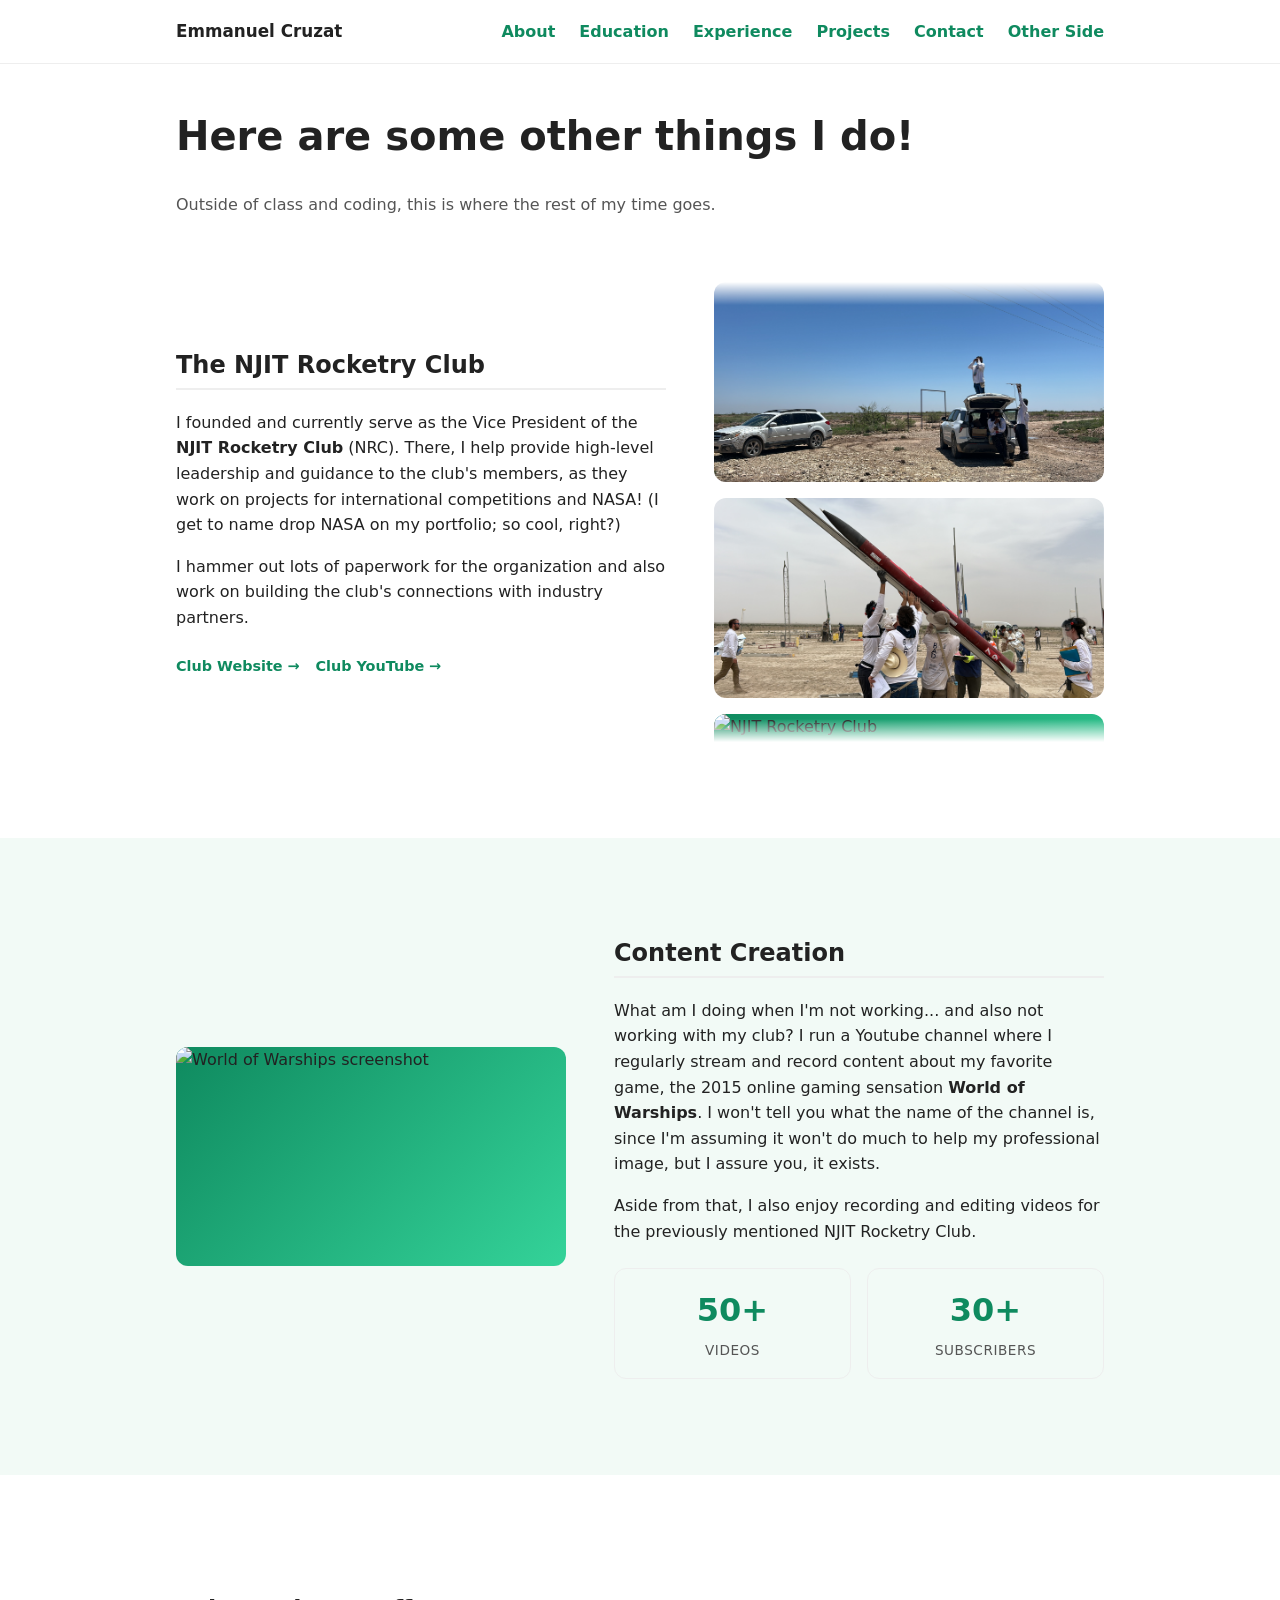
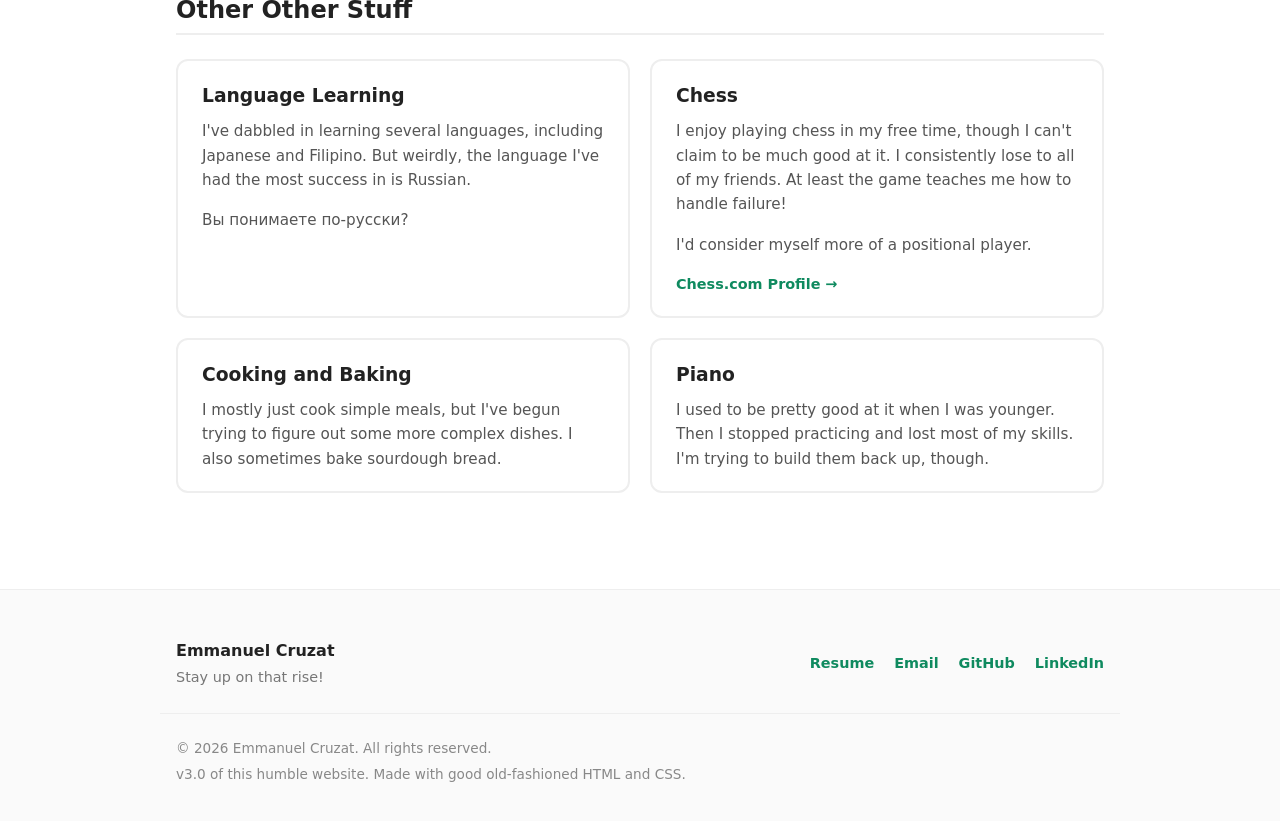
==== commit ad4353e9: "added image marquee to NRC" ====
--- a/otherside.html
+++ b/otherside.html
@@ -39,13 +39,16 @@
         <div class="other-text">
           <h2>The NJIT Rocketry Club</h2>
           <p>
-            I founded and currently serve as the Vice President of the NJIT
-            Rocketry Club. There, I help provide high-level leadership and
+            I founded and currently serve as the Vice President of the <b>NJIT
+            Rocketry Club</b> (NRC). There, I help provide high-level leadership and
             guidance to the club's members, as they work on projects for
-            international competitions, and NASA! (I get to name drop NASA on my
-            portfolio; so cool, right?) I hammer out lots of paperwork for the
-            organization, and also work on building the club's connections with
+            international competitions and NASA! (I get to name drop NASA on my
+            portfolio; so cool, right?)
+            <p>
+            I hammer out lots of paperwork for the
+            organization and also work on building the club's connections with
             industry partners.
+            </p>
           </p>
           <div class="other-links">
             <a href="https://rocketry.njit.edu/" target="_blank" rel="noopener"
@@ -59,8 +62,115 @@
             >
           </div>
         </div>
-        <div class="other-visual" aria-hidden="true">
-          <div class="visual-placeholder"></div>
+        <div class="other-visual">
+          <div class="marquee marquee--vertical" aria-hidden="true">
+            <div class="marquee-track">
+              <div class="marquee-item">
+                <div class="visual-placeholder">
+                  <img
+                    src="assets/otherside/nrc/_field_recon.JPG"
+                    alt="NJIT Rocketry Club field reconnaissance"
+                  />
+                </div>
+              </div>
+              <div class="marquee-item">
+                <div class="visual-placeholder">
+                  <img
+                    src="assets/otherside/nrc/_iwo_jima (1).JPG"
+                    alt="NJIT Rocketry Club"
+                  />
+                </div>
+              </div>
+              <div class="marquee-item">
+                <div class="visual-placeholder">
+                  <img
+                    src="assets/otherside/nrc/DSC_1239.jpg"
+                    alt="NJIT Rocketry Club"
+                  />
+                </div>
+              </div>
+              <div class="marquee-item">
+                <div class="visual-placeholder">
+                  <img
+                    src="assets/otherside/nrc/IMG_1078.jpeg"
+                    alt="NJIT Rocketry Club"
+                  />
+                </div>
+              </div>
+              <div class="marquee-item">
+                <div class="visual-placeholder">
+                  <img
+                    src="assets/otherside/nrc/IMG_2615.JPG"
+                    alt="NJIT Rocketry Club"
+                  />
+                </div>
+              </div>
+              <div class="marquee-item">
+                <div class="visual-placeholder">
+                  <img
+                    src="assets/otherside/nrc/IMG_8008.JPG"
+                    alt="NJIT Rocketry Club"
+                  />
+                </div>
+              </div>
+              <div class="marquee-item">
+                <div class="visual-placeholder">
+                  <img
+                    src="assets/otherside/nrc/IMG_8174.JPG"
+                    alt="NJIT Rocketry Club"
+                  />
+                </div>
+              </div>
+              <div class="marquee-item">
+                <div class="visual-placeholder">
+                  <img
+                    src="assets/otherside/nrc/sunset_loading.JPG"
+                    alt="NJIT Rocketry Club loading a rocket at sunset"
+                  />
+                </div>
+              </div>
+              <div class="marquee-item">
+                <div class="visual-placeholder">
+                  <img src="assets/otherside/nrc/_field_recon.JPG" alt="" />
+                </div>
+              </div>
+              <div class="marquee-item">
+                <div class="visual-placeholder">
+                  <img src="assets/otherside/nrc/_iwo_jima (1).JPG" alt="" />
+                </div>
+              </div>
+              <div class="marquee-item">
+                <div class="visual-placeholder">
+                  <img src="assets/otherside/nrc/DSC_1239.jpg" alt="" />
+                </div>
+              </div>
+              <div class="marquee-item">
+                <div class="visual-placeholder">
+                  <img src="assets/otherside/nrc/IMG_1078.jpeg" alt="" />
+                </div>
+              </div>
+              <div class="marquee-item">
+                <div class="visual-placeholder">
+                  <img src="assets/otherside/nrc/IMG_2615.JPG" alt="" />
+                </div>
+              </div>
+              <div class="marquee-item">
+                <div class="visual-placeholder">
+                  <img src="assets/otherside/nrc/IMG_8008.JPG" alt="" />
+                </div>
+              </div>
+              <div class="marquee-item">
+                <div class="visual-placeholder">
+                  <img src="assets/otherside/nrc/IMG_8174.JPG" alt="" />
+                </div>
+              </div>
+              <div class="marquee-item">
+                <div class="visual-placeholder">
+                  <img src="assets/otherside/nrc/sunset_loading.JPG" alt="" />
+                </div>
+              </div>
+            </div>
+          </div>
         </div>
       </div>
     </section>
@@ -73,7 +183,7 @@
             What am I doing when I'm not working... and also not working with my
             club? I run a Youtube channel where I regularly stream and record
             content about my favorite game, the 2015 online gaming sensation
-            World of Warships. I won't tell you what the name of the channel is,
+            <b>World of Warships</b>. I won't tell you what the name of the channel is,
             since I'm assuming it won't do much to help my professional image,
             but I assure you, it exists.
           </p>
@@ -94,7 +204,10 @@
         </div>
         <div class="other-visual" aria-hidden="true">
           <div class="visual-placeholder">
-            <img src="assets/otherside/groz.png" alt="World of Warships screenshot" />
+            <img
+              src="assets/otherside/groz.png"
+              alt="World of Warships screenshot"
+            />
           </div>
         </div>
       </div>
@@ -131,19 +244,19 @@
             </div>
           </div>
           <div class="card">
+            <h3>Cooking and Baking</h3>
+            <p>
+              I mostly just cook simple meals, but I've begun trying to figure
+              out some more complex dishes. I also sometimes bake sourdough
+              bread.
+            </p>
+          </div>
+          <div class="card">
             <h3>Piano</h3>
             <p>
               I used to be pretty good at it when I was younger. Then I stopped
               practicing and lost most of my skills. I'm trying to build them
               back up, though.
-            </p>
-          </div>
-          <div class="card">
-            <h3>Cooking and Baking</h3>
-            <p>
-              I mostly just cook simple meals, but I've begun trying to figure
-              out some more complex dishes. I also sometimes bake sourdough
-              bread.
             </p>
           </div>
         </div>
--- a/styles.css
+++ b/styles.css
@@ -685,6 +685,10 @@
   background: #fff;
 }
 
+.otherside-content + .other-section {
+  padding-top: 1rem;
+}
+
 .other-section--tint {
   background: #f2faf6;
 }
@@ -724,6 +728,13 @@
   display: flex;
   flex-wrap: wrap;
   gap: 1rem;
+}
+
+.other-links--stacked {
+  flex: 0 1 200px;
+  flex-direction: column;
+  align-items: flex-start;
+  gap: 0.75rem;
 }
 
 .other-links a {
@@ -750,10 +761,18 @@
 }
 
 .visual-placeholder {
+  position: relative;
   aspect-ratio: 16 / 9;
   border-radius: 12px;
   overflow: hidden;
   background: linear-gradient(135deg, #0f8a5f, #34d399);
+  transition: transform 0.2s ease;
+}
+
+.visual-placeholder:hover {
+  transform: scale(1.08);
+  animation: img-shake 0.4s ease;
+  z-index: 2;
 }
 
 .visual-placeholder img {
@@ -761,6 +780,122 @@
   height: 100%;
   object-fit: cover;
   display: block;
+}
+
+@keyframes img-shake {
+  0%,
+  100% {
+    rotate: 0deg;
+  }
+  25% {
+    rotate: -2deg;
+  }
+  75% {
+    rotate: 2deg;
+  }
+}
+
+@media (prefers-reduced-motion: reduce) {
+  .visual-placeholder:hover {
+    animation: none;
+  }
+}
+
+.marquee {
+  margin-top: 2rem;
+  overflow: hidden;
+  mask-image: linear-gradient(
+    90deg,
+    transparent,
+    #000 5%,
+    #000 95%,
+    transparent
+  );
+}
+
+.marquee-track {
+  display: flex;
+  width: max-content;
+  gap: 1rem;
+  animation: marquee-scroll 55s linear infinite;
+}
+
+.marquee-item {
+  flex: 0 0 auto;
+  width: 340px;
+}
+
+.marquee-item .visual-placeholder {
+  aspect-ratio: 4 / 3;
+}
+
+.marquee-item .visual-placeholder:hover {
+  transform: none;
+  animation: none;
+  z-index: auto;
+}
+
+.marquee--vertical {
+  margin-top: 0;
+  height: 460px;
+  mask-image: linear-gradient(
+    180deg,
+    transparent,
+    #000 5%,
+    #000 95%,
+    transparent
+  );
+}
+
+.marquee--vertical .marquee-track {
+  flex-direction: column;
+  width: 100%;
+  height: max-content;
+  animation-name: marquee-scroll-vertical;
+}
+
+.marquee--vertical .marquee-item {
+  width: 100%;
+  height: 200px;
+}
+
+.marquee--vertical .marquee-item .visual-placeholder {
+  aspect-ratio: auto;
+  height: 100%;
+}
+
+@keyframes marquee-scroll {
+  from {
+    transform: translateX(0);
+  }
+  to {
+    transform: translateX(-50%);
+  }
+}
+
+@keyframes marquee-scroll-vertical {
+  from {
+    transform: translateY(0);
+  }
+  to {
+    transform: translateY(-50%);
+  }
+}
+
+@media (max-width: 700px) {
+  .marquee--vertical {
+    height: 320px;
+  }
+
+  .marquee--vertical .marquee-item {
+    height: 140px;
+  }
+}
+
+@media (prefers-reduced-motion: reduce) {
+  .marquee-track {
+    animation: none;
+  }
 }
 
 .card-grid.other-cards {
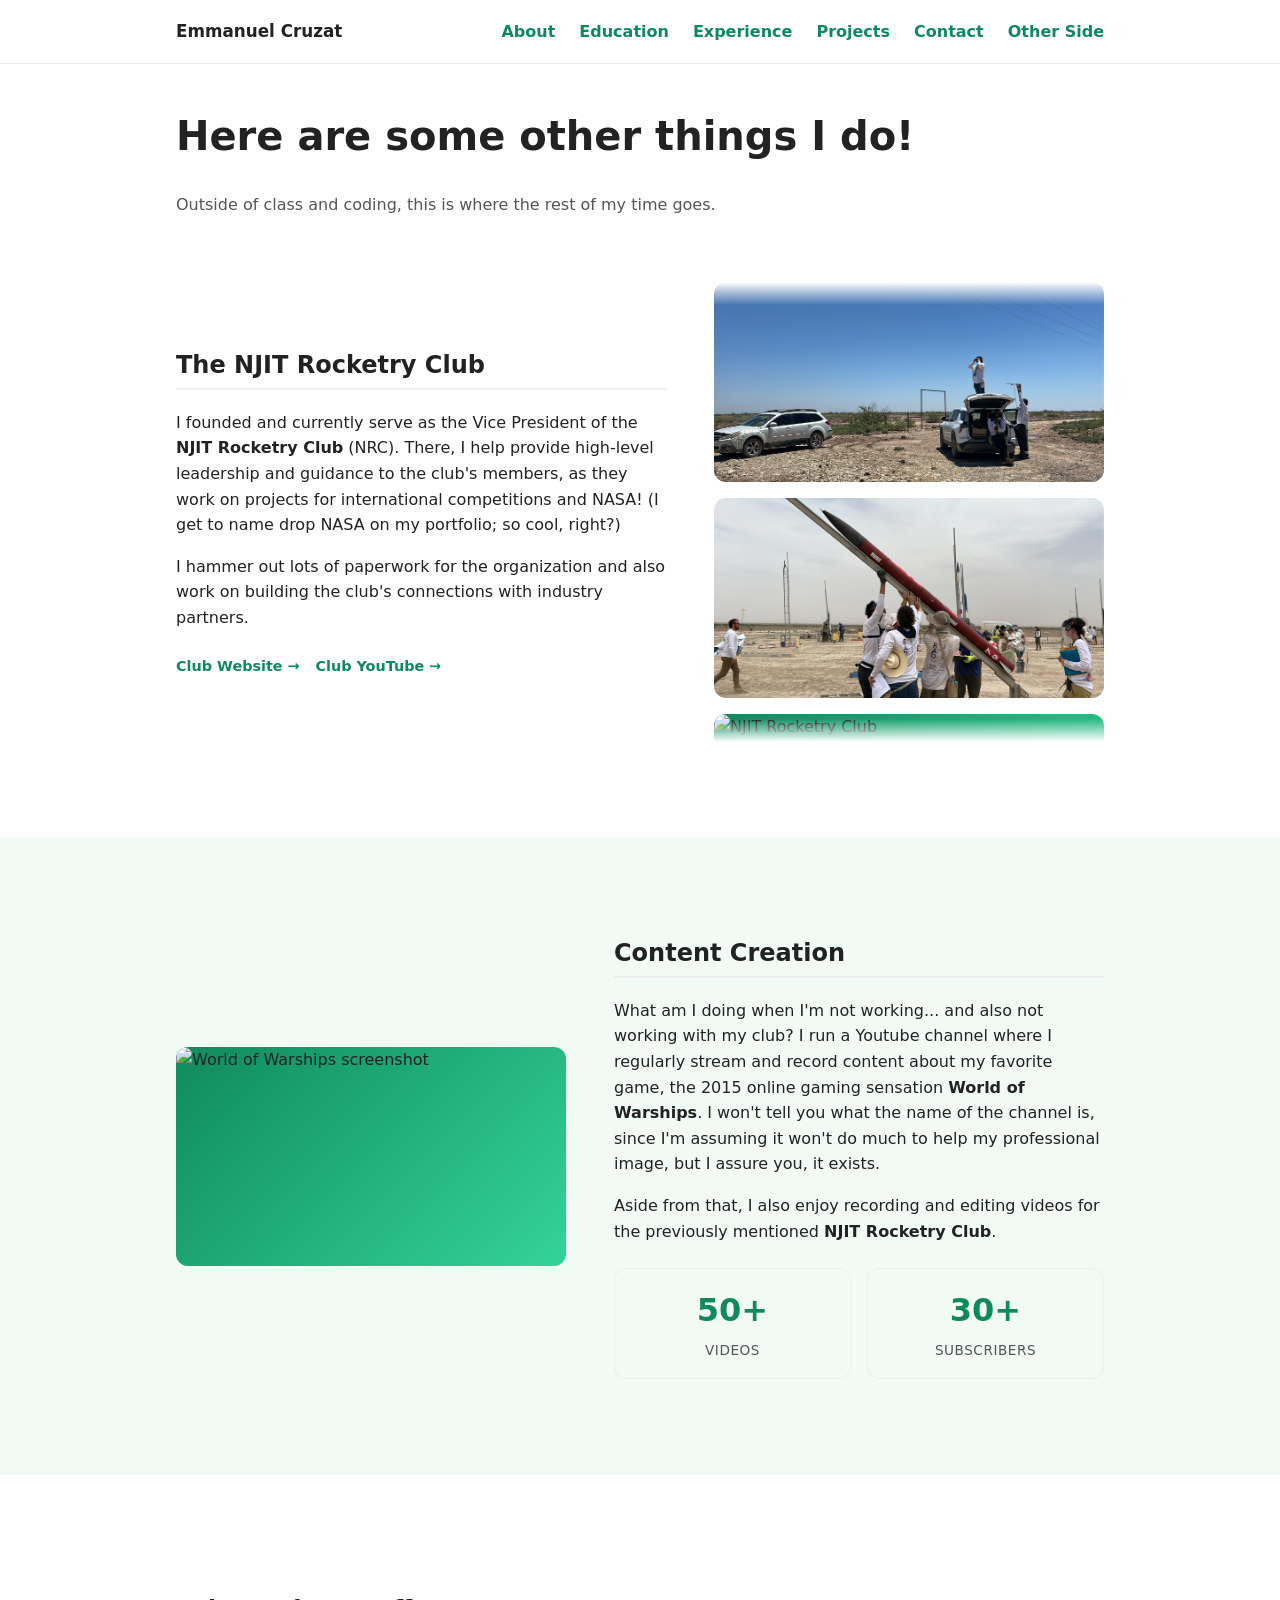
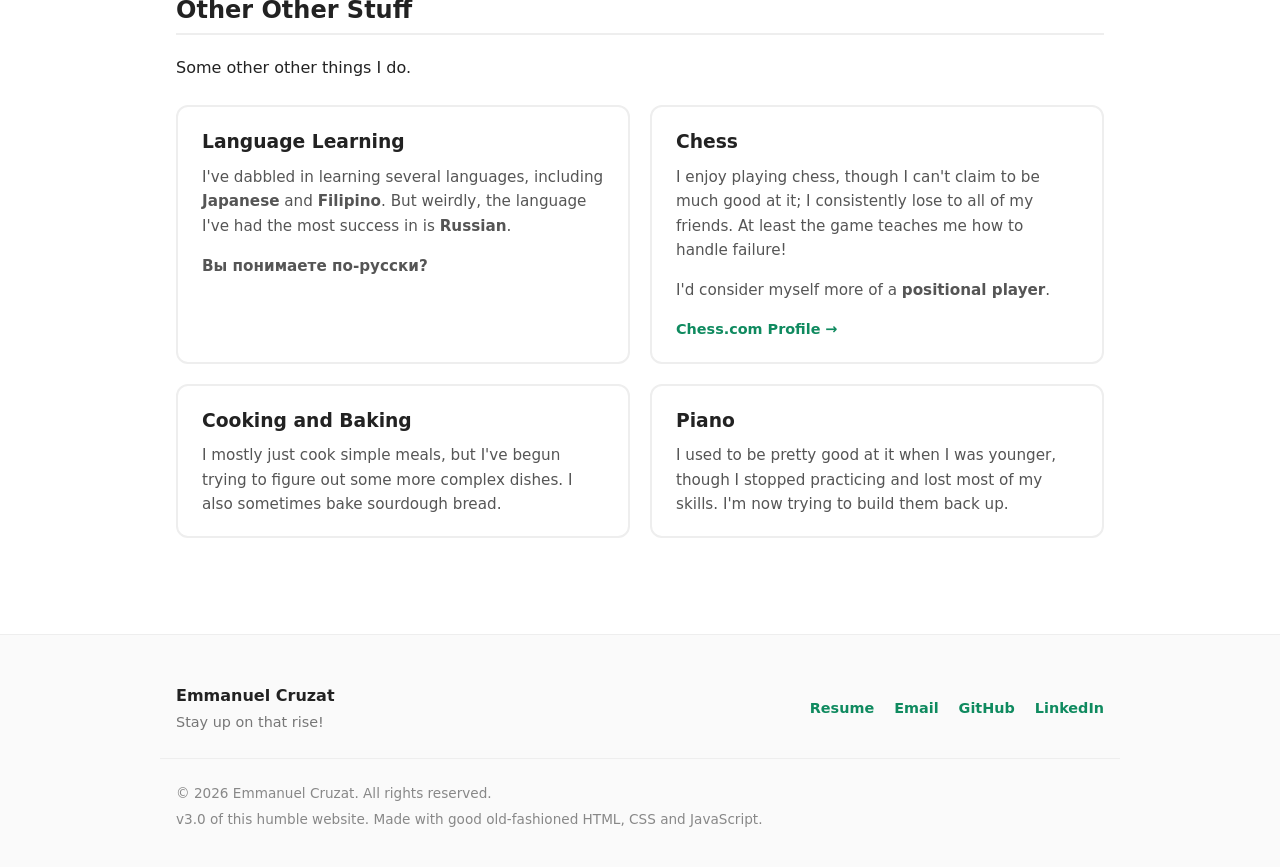
==== commit 628b867a: "smoothed movement to different page sections, new cursor" ====
--- a/otherside.html
+++ b/otherside.html
@@ -189,7 +189,7 @@
           </p>
           <p>
             Aside from that, I also enjoy recording and editing videos for the
-            previously mentioned NJIT Rocketry Club.
+            previously mentioned <b>NJIT Rocketry Club</b>.
           </p>
           <div class="stat-grid">
             <div class="stat-card">
@@ -216,24 +216,25 @@
     <section class="other-section">
       <div class="container">
         <h2>Other Other Stuff</h2>
+        <p>Some other other things I do.</p>
         <div class="card-grid other-cards">
           <div class="card">
             <h3>Language Learning</h3>
             <p>
-              I've dabbled in learning several languages, including Japanese and
-              Filipino. But weirdly, the language I've had the most success in
-              is Russian.
-            </p>
-            <p>Вы понимаете по-русски?</p>
+              I've dabbled in learning several languages, including <b>Japanese</b> and
+              <b>Filipino</b>. But weirdly, the language I've had the most success in
+              is <b>Russian</b>.
+            </p>
+            <p><b>Вы понимаете по-русски?</b></p>
           </div>
           <div class="card">
             <h3>Chess</h3>
             <p>
-              I enjoy playing chess in my free time, though I can't claim to be
-              much good at it. I consistently lose to all of my friends. At
+              I enjoy playing chess, though I can't claim to be
+              much good at it; I consistently lose to all of my friends. At
               least the game teaches me how to handle failure!
             </p>
-            <p>I'd consider myself more of a positional player.</p>
+            <p>I'd consider myself more of a <b>positional player</b>.</p>
             <div class="other-links">
               <a
                 href="https://www.chess.com/member/ameribu"
@@ -254,9 +255,9 @@
           <div class="card">
             <h3>Piano</h3>
             <p>
-              I used to be pretty good at it when I was younger. Then I stopped
-              practicing and lost most of my skills. I'm trying to build them
-              back up, though.
+              I used to be pretty good at it when I was younger, though I stopped
+              practicing and lost most of my skills. I'm now trying to build them
+              back up.
             </p>
           </div>
         </div>
@@ -282,7 +283,8 @@
     <div class="container footer-bottom">
       <p>© 2026 Emmanuel Cruzat. All rights reserved.</p>
       <p>
-        v3.0 of this humble website. Made with good old-fashioned HTML and CSS.
+        v3.0 of this humble website. Made with good old-fashioned HTML, CSS and
+        JavaScript.
       </p>
     </div>
   </footer>
--- a/styles.css
+++ b/styles.css
@@ -1,3 +1,7 @@
+html {
+  scroll-behavior: smooth;
+}
+
 body {
   font-family: system-ui, sans-serif;
   margin: 0;
@@ -9,6 +13,53 @@
 
 :root {
   --nav-h: 4rem;
+}
+
+section[id] {
+  scroll-margin-top: var(--nav-h);
+}
+
+@media (prefers-reduced-motion: reduce) {
+  html {
+    scroll-behavior: auto;
+  }
+}
+
+.custom-cursor {
+  position: fixed;
+  top: 0;
+  left: 0;
+  width: 12px;
+  height: 12px;
+  border: 2px solid #0f8a5f;
+  border-radius: 50%;
+  background: #fff;
+  pointer-events: none;
+  z-index: 10000;
+  opacity: 0;
+  transform: translate(-50%, -50%);
+  transition:
+    width 0.2s ease,
+    height 0.2s ease,
+    box-shadow 0.2s ease,
+    opacity 0.2s ease;
+}
+
+.custom-cursor.cursor-hover {
+  width: 16px;
+  height: 16px;
+  box-shadow: 0 0 16px 4px rgba(16, 185, 129, 0.85);
+}
+
+.has-custom-cursor,
+.has-custom-cursor * {
+  cursor: none !important;
+}
+
+@media (pointer: coarse) {
+  .custom-cursor {
+    display: none;
+  }
 }
 
 #loading-screen {
@@ -353,6 +404,7 @@
 
 .about-gallery img:hover {
   transform: scale(1.03);
+  animation: img-shake 0.4s ease;
 }
 
 @media (max-width: 700px) {
@@ -634,10 +686,16 @@
   color: #0f8a5f;
   font-weight: 600;
   font-size: 0.9rem;
+  transition:
+    transform 0.2s ease,
+    box-shadow 0.2s ease,
+    background 0.2s ease;
 }
 
 .btn:hover {
   background: #e6f7ef;
+  transform: translateY(-4px);
+  box-shadow: 0 12px 24px rgba(15, 138, 95, 0.15);
 }
 
 .btn-primary {
@@ -647,6 +705,23 @@
 
 .btn-primary:hover {
   background: #0b6b49;
+}
+
+.btn-gray {
+  background: transparent;
+  color: #777;
+  border-color: #777;
+  transition:
+    transform 0.2s ease,
+    box-shadow 0.2s ease,
+    background 0.2s ease,
+    color 0.2s ease,
+    border-color 0.2s ease;
+}
+
+.btn-gray:hover {
+  color: #0f8a5f;
+  border-color: #0f8a5f;
 }
 
 @media (max-width: 600px) {
